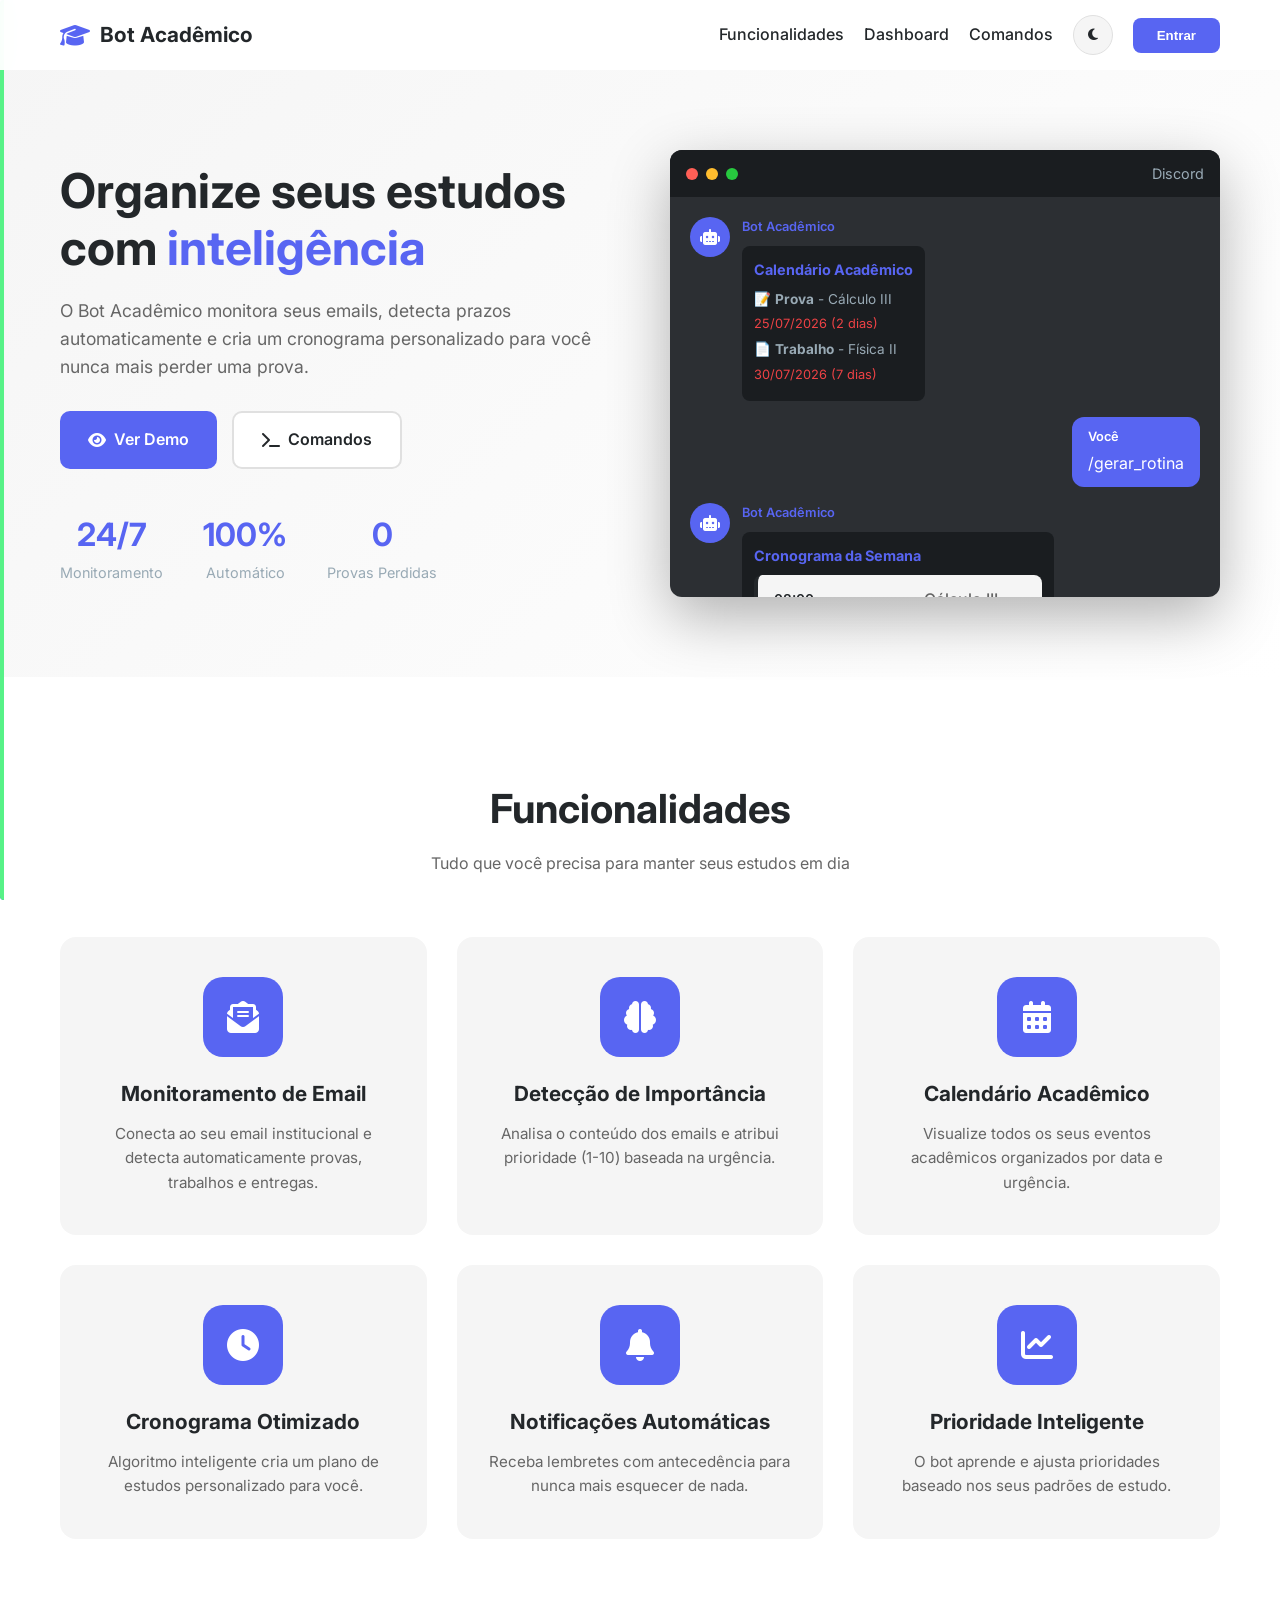
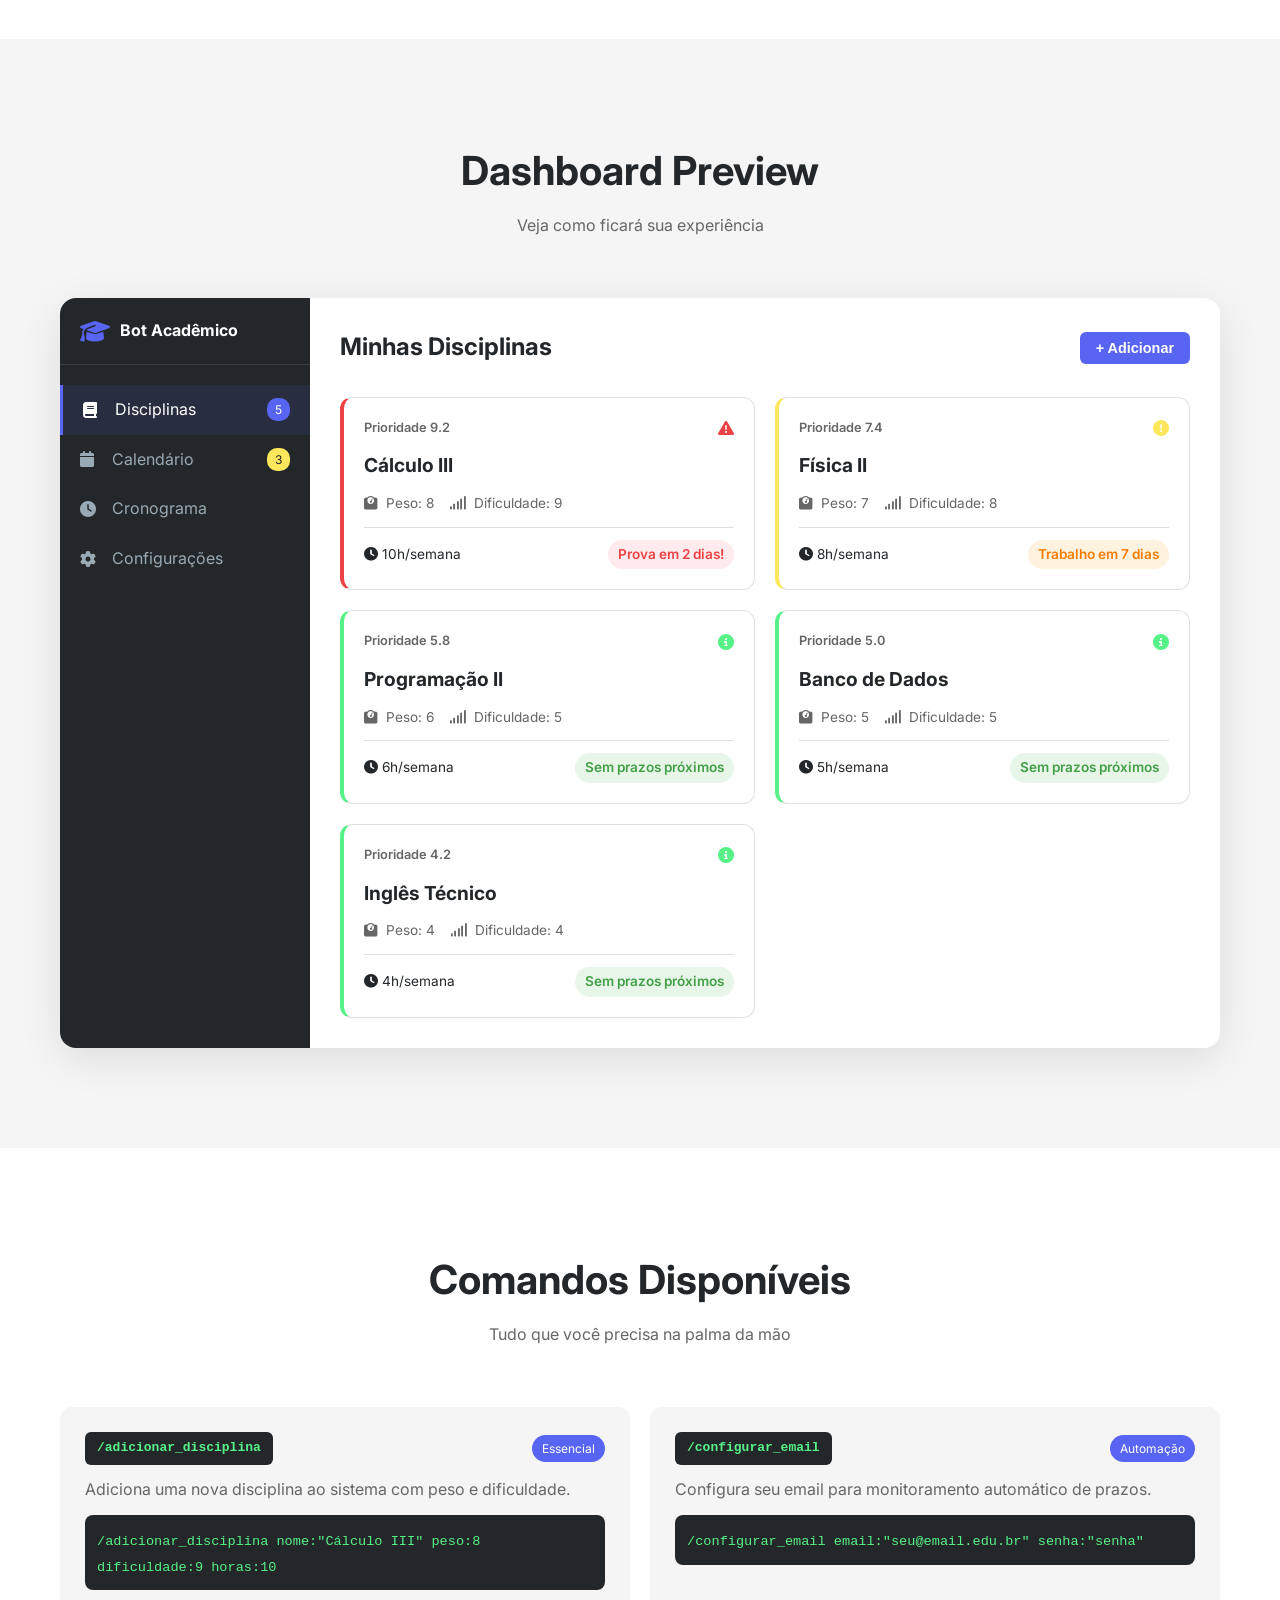
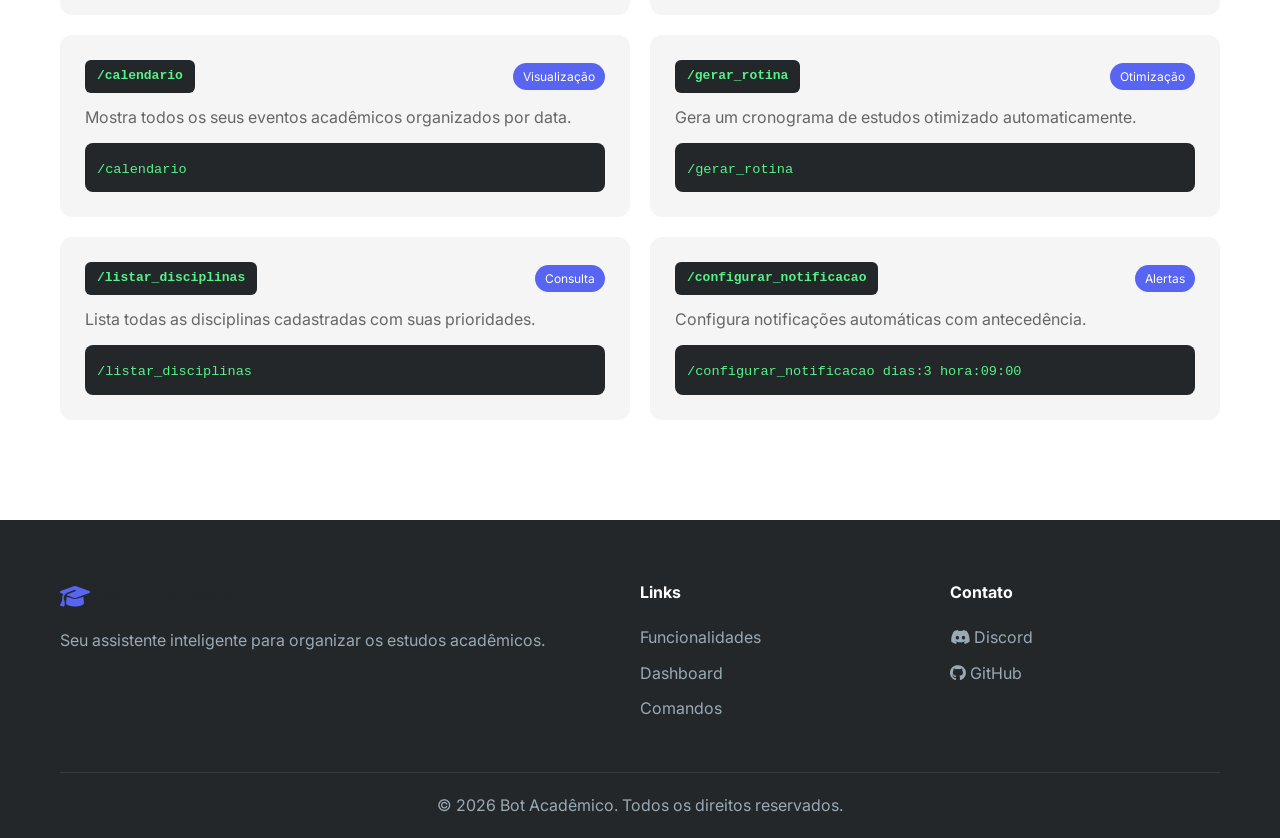
==== index.html @ dc72beca "Adicionando arquivos web para Vercel" ====
<!DOCTYPE html>
<html lang="pt-BR">
<head>
    <meta charset="UTF-8">
    <meta name="viewport" content="width=device-width, initial-scale=1.0">
    <title>Bot Acadêmico - Seu Assistente de Estudos</title>
    <link rel="stylesheet" href="style.css">
    <link href="https://fonts.googleapis.com/css2?family=Inter:wght@300;400;500;600;700&display=swap" rel="stylesheet">
    <link rel="stylesheet" href="https://cdnjs.cloudflare.com/ajax/libs/font-awesome/6.4.0/css/all.min.css">
</head>
<body>
    <!-- Navbar -->
    <nav class="navbar">
        <div class="container">
            <a href="#" class="logo">
                <i class="fas fa-graduation-cap"></i>
                <span>Bot Acadêmico</span>
            </a>
            <div class="nav-links">
                <a href="#features">Funcionalidades</a>
                <a href="#dashboard">Dashboard</a>
                <a href="#commands">Comandos</a>
                <button class="theme-toggle" onclick="toggleTheme()" title="Alternar tema">
                    <i class="fas fa-moon"></i>
                </button>
                <button class="btn-login" onclick="openLogin()">Entrar</button>
            </div>
        </div>
    </nav>

    <!-- Hero Section -->
    <section class="hero">
        <div class="container">
            <div class="hero-content">
                <h1>Organize seus estudos com <span class="highlight">inteligência</span></h1>
                <p>O Bot Acadêmico monitora seus emails, detecta prazos automaticamente e cria um cronograma personalizado para você nunca mais perder uma prova.</p>
                <div class="hero-buttons">
                    <a href="#dashboard" class="btn btn-primary">
                        <i class="fas fa-eye"></i> Ver Demo
                    </a>
                    <a href="#commands" class="btn btn-secondary">
                        <i class="fas fa-terminal"></i> Comandos
                    </a>
                </div>
                <div class="stats">
                    <div class="stat">
                        <span class="stat-number">24/7</span>
                        <span class="stat-label">Monitoramento</span>
                    </div>
                    <div class="stat">
                        <span class="stat-number">100%</span>
                        <span class="stat-label">Automático</span>
                    </div>
                    <div class="stat">
                        <span class="stat-number">0</span>
                        <span class="stat-label">Provas Perdidas</span>
                    </div>
                </div>
            </div>
            <div class="hero-image">
                <div class="discord-preview">
                    <div class="discord-header">
                        <div class="discord-dot red"></div>
                        <div class="discord-dot yellow"></div>
                        <div class="discord-dot green"></div>
                        <span>Discord</span>
                    </div>
                    <div class="discord-messages">
                        <div class="message bot">
                            <div class="avatar"><i class="fas fa-robot"></i></div>
                            <div class="content">
                                <span class="name">Bot Acadêmico</span>
                                <div class="embed">
                                    <div class="embed-border"></div>
                                    <div class="embed-body">
                                        <h4>Calendário Acadêmico</h4>
                                        <p>📝 <strong>Prova</strong> - Cálculo III</p>
                                        <p class="date">25/07/2026 (2 dias)</p>
                                        <p>📄 <strong>Trabalho</strong> - Física II</p>
                                        <p class="date">30/07/2026 (7 dias)</p>
                                    </div>
                                </div>
                            </div>
                        </div>
                        <div class="message user">
                            <div class="content">
                                <span class="name">Você</span>
                                <p>/gerar_rotina</p>
                            </div>
                        </div>
                        <div class="message bot">
                            <div class="avatar"><i class="fas fa-robot"></i></div>
                            <div class="content">
                                <span class="name">Bot Acadêmico</span>
                                <div class="embed schedule">
                                    <div class="embed-border green"></div>
                                    <div class="embed-body">
                                        <h4>Cronograma da Semana</h4>
                                        <div class="schedule-item">
                                            <span class="time">08:00</span>
                                            <span class="subject">Cálculo III</span>
                                        </div>
                                        <div class="schedule-item">
                                            <span class="time">10:00</span>
                                            <span class="subject">Física II</span>
                                        </div>
                                        <div class="schedule-item">
                                            <span class="time">14:00</span>
                                            <span class="subject">Programação</span>
                                        </div>
                                    </div>
                                </div>
                            </div>
                        </div>
                    </div>
                </div>
            </div>
        </div>
    </section>

    <!-- Features Section -->
    <section class="features" id="features">
        <div class="container">
            <h2>Funcionalidades</h2>
            <p class="section-subtitle">Tudo que você precisa para manter seus estudos em dia</p>
            
            <div class="features-grid">
                <div class="feature-card">
                    <div class="feature-icon">
                        <i class="fas fa-envelope-open-text"></i>
                    </div>
                    <h3>Monitoramento de Email</h3>
                    <p>Conecta ao seu email institucional e detecta automaticamente provas, trabalhos e entregas.</p>
                </div>

                <div class="feature-card">
                    <div class="feature-icon">
                        <i class="fas fa-brain"></i>
                    </div>
                    <h3>Detecção de Importância</h3>
                    <p>Analisa o conteúdo dos emails e atribui prioridade (1-10) baseada na urgência.</p>
                </div>

                <div class="feature-card">
                    <div class="feature-icon">
                        <i class="fas fa-calendar-alt"></i>
                    </div>
                    <h3>Calendário Acadêmico</h3>
                    <p>Visualize todos os seus eventos acadêmicos organizados por data e urgência.</p>
                </div>

                <div class="feature-card">
                    <div class="feature-icon">
                        <i class="fas fa-clock"></i>
                    </div>
                    <h3>Cronograma Otimizado</h3>
                    <p>Algoritmo inteligente cria um plano de estudos personalizado para você.</p>
                </div>

                <div class="feature-card">
                    <div class="feature-icon">
                        <i class="fas fa-bell"></i>
                    </div>
                    <h3>Notificações Automáticas</h3>
                    <p>Receba lembretes com antecedência para nunca mais esquecer de nada.</p>
                </div>

                <div class="feature-card">
                    <div class="feature-icon">
                        <i class="fas fa-chart-line"></i>
                    </div>
                    <h3>Prioridade Inteligente</h3>
                    <p>O bot aprende e ajusta prioridades baseado nos seus padrões de estudo.</p>
                </div>
            </div>
        </div>
    </section>

    <!-- Dashboard Preview -->
    <section class="dashboard" id="dashboard">
        <div class="container">
            <h2>Dashboard Preview</h2>
            <p class="section-subtitle">Veja como ficará sua experiência</p>

            <div class="dashboard-container">
                <!-- Sidebar -->
                <div class="dashboard-sidebar">
                    <div class="sidebar-header">
                        <i class="fas fa-graduation-cap"></i>
                        <span>Bot Acadêmico</span>
                    </div>
                    <nav class="sidebar-nav">
                        <a href="#" class="nav-item active" onclick="showTab('disciplinas')">
                            <i class="fas fa-book"></i>
                            <span>Disciplinas</span>
                            <span class="badge">5</span>
                        </a>
                        <a href="#" class="nav-item" onclick="showTab('calendario')">
                            <i class="fas fa-calendar"></i>
                            <span>Calendário</span>
                            <span class="badge warning">3</span>
                        </a>
                        <a href="#" class="nav-item" onclick="showTab('cronograma')">
                            <i class="fas fa-clock"></i>
                            <span>Cronograma</span>
                        </a>
                        <a href="#" class="nav-item" onclick="showTab('config')">
                            <i class="fas fa-cog"></i>
                            <span>Configurações</span>
                        </a>
                    </nav>
                </div>

                <!-- Main Content -->
                <div class="dashboard-main">
                    <!-- Disciplinas Tab -->
                    <div class="tab-content active" id="disciplinas">
                        <div class="dashboard-header">
                            <h3>Minhas Disciplinas</h3>
                            <button class="btn btn-small" onclick="openAddSubject()">+ Adicionar</button>
                        </div>
                        <div class="subjects-grid">
                            <div class="subject-card priority-high">
                                <div class="subject-header">
                                    <span class="priority-badge">Prioridade 9.2</span>
                                    <i class="fas fa-exclamation-triangle"></i>
                                </div>
                                <h4>Cálculo III</h4>
                                <div class="subject-stats">
                                    <span><i class="fas fa-weight"></i> Peso: 8</span>
                                    <span><i class="fas fa-signal"></i> Dificuldade: 9</span>
                                </div>
                                <div class="subject-footer">
                                    <span><i class="fas fa-clock"></i> 10h/semana</span>
                                    <span class="status urgent">Prova em 2 dias!</span>
                                </div>
                            </div>

                            <div class="subject-card priority-medium">
                                <div class="subject-header">
                                    <span class="priority-badge">Prioridade 7.4</span>
                                    <i class="fas fa-exclamation-circle"></i>
                                </div>
                                <h4>Física II</h4>
                                <div class="subject-stats">
                                    <span><i class="fas fa-weight"></i> Peso: 7</span>
                                    <span><i class="fas fa-signal"></i> Dificuldade: 8</span>
                                </div>
                                <div class="subject-footer">
                                    <span><i class="fas fa-clock"></i> 8h/semana</span>
                                    <span class="status warning">Trabalho em 7 dias</span>
                                </div>
                            </div>

                            <div class="subject-card priority-low">
                                <div class="subject-header">
                                    <span class="priority-badge">Prioridade 5.8</span>
                                    <i class="fas fa-info-circle"></i>
                                </div>
                                <h4>Programação II</h4>
                                <div class="subject-stats">
                                    <span><i class="fas fa-weight"></i> Peso: 6</span>
                                    <span><i class="fas fa-signal"></i> Dificuldade: 5</span>
                                </div>
                                <div class="subject-footer">
                                    <span><i class="fas fa-clock"></i> 6h/semana</span>
                                    <span class="status normal">Sem prazos próximos</span>
                                </div>
                            </div>

                            <div class="subject-card priority-low">
                                <div class="subject-header">
                                    <span class="priority-badge">Prioridade 5.0</span>
                                    <i class="fas fa-info-circle"></i>
                                </div>
                                <h4>Banco de Dados</h4>
                                <div class="subject-stats">
                                    <span><i class="fas fa-weight"></i> Peso: 5</span>
                                    <span><i class="fas fa-signal"></i> Dificuldade: 5</span>
                                </div>
                                <div class="subject-footer">
                                    <span><i class="fas fa-clock"></i> 5h/semana</span>
                                    <span class="status normal">Sem prazos próximos</span>
                                </div>
                            </div>

                            <div class="subject-card priority-low">
                                <div class="subject-header">
                                    <span class="priority-badge">Prioridade 4.2</span>
                                    <i class="fas fa-info-circle"></i>
                                </div>
                                <h4>Inglês Técnico</h4>
                                <div class="subject-stats">
                                    <span><i class="fas fa-weight"></i> Peso: 4</span>
                                    <span><i class="fas fa-signal"></i> Dificuldade: 4</span>
                                </div>
                                <div class="subject-footer">
                                    <span><i class="fas fa-clock"></i> 4h/semana</span>
                                    <span class="status normal">Sem prazos próximos</span>
                                </div>
                            </div>
                        </div>
                    </div>

                    <!-- Calendário Tab -->
                    <div class="tab-content" id="calendario">
                        <div class="dashboard-header">
                            <h3>Calendário Acadêmico</h3>
                            <div class="calendar-nav">
                                <button class="btn btn-small"><i class="fas fa-chevron-left"></i></button>
                                <span>Julho 2026</span>
                                <button class="btn btn-small"><i class="fas fa-chevron-right"></i></button>
                            </div>
                        </div>
                        <div class="calendar-grid">
                            <div class="calendar-header">
                                <span>Dom</span>
                                <span>Seg</span>
                                <span>Ter</span>
                                <span>Qua</span>
                                <span>Qui</span>
                                <span>Sex</span>
                                <span>Sáb</span>
                            </div>
                            <div class="calendar-body">
                                <div class="calendar-day">28</div>
                                <div class="calendar-day">29</div>
                                <div class="calendar-day">30</div>
                                <div class="calendar-day">1</div>
                                <div class="calendar-day">2</div>
                                <div class="calendar-day">3</div>
                                <div class="calendar-day">4</div>
                                <div class="calendar-day">5</div>
                                <div class="calendar-day">6</div>
                                <div class="calendar-day">7</div>
                                <div class="calendar-day">8</div>
                                <div class="calendar-day">9</div>
                                <div class="calendar-day">10</div>
                                <div class="calendar-day">11</div>
                                <div class="calendar-day">12</div>
                                <div class="calendar-day">13</div>
                                <div class="calendar-day">14</div>
                                <div class="calendar-day">15</div>
                                <div class="calendar-day">16</div>
                                <div class="calendar-day">17</div>
                                <div class="calendar-day">18</div>
                                <div class="calendar-day">19</div>
                                <div class="calendar-day">20</div>
                                <div class="calendar-day">21</div>
                                <div class="calendar-day">22</div>
                                <div class="calendar-day">23</div>
                                <div class="calendar-day">24</div>
                                <div class="calendar-day event urgent">25<span class="event-dot"></span></div>
                                <div class="calendar-day">26</div>
                                <div class="calendar-day">27</div>
                                <div class="calendar-day">28</div>
                                <div class="calendar-day">29</div>
                                <div class="calendar-day event warning">30<span class="event-dot"></span></div>
                                <div class="calendar-day">31</div>
                            </div>
                        </div>
                        <div class="calendar-events">
                            <h4>Próximos Eventos</h4>
                            <div class="event-item urgent">
                                <div class="event-date">
                                    <span class="day">25</span>
                                    <span class="month">JUL</span>
                                </div>
                                <div class="event-info">
                                    <h5>Prova - Cálculo III</h5>
                                    <p>2 dias restantes</p>
                                </div>
                                <span class="event-badge urgent">URGENTE</span>
                            </div>
                            <div class="event-item warning">
                                <div class="event-date">
                                    <span class="day">30</span>
                                    <span class="month">JUL</span>
                                </div>
                                <div class="event-info">
                                    <h5>Trabalho - Física II</h5>
                                    <p>7 dias restantes</p>
                                </div>
                                <span class="event-badge warning">PROXIMO</span>
                            </div>
                        </div>
                    </div>

                    <!-- Cronograma Tab -->
                    <div class="tab-content" id="cronograma">
                        <div class="dashboard-header">
                            <h3>Cronograma de Estudos</h3>
                            <button class="btn btn-small"><i class="fas fa-sync-alt"></i> Atualizar</button>
                        </div>
                        <div class="schedule-container">
                            <div class="schedule-day">
                                <h4><i class="fas fa-calendar-day"></i> Segunda-feira</h4>
                                <div class="schedule-items">
                                    <div class="schedule-item calculus">
                                        <span class="time">08:00 - 08:50</span>
                                        <span class="subject">Cálculo III</span>
                                        <span class="duration">50min</span>
                                    </div>
                                    <div class="schedule-item physics">
                                        <span class="time">10:00 - 10:50</span>
                                        <span class="subject">Física II</span>
                                        <span class="duration">50min</span>
                                    </div>
                                    <div class="schedule-item programming">
                                        <span class="time">14:00 - 14:50</span>
                                        <span class="subject">Programação II</span>
                                        <span class="duration">50min</span>
                                    </div>
                                </div>
                            </div>
                            <div class="schedule-day">
                                <h4><i class="fas fa-calendar-day"></i> Terça-feira</h4>
                                <div class="schedule-items">
                                    <div class="schedule-item calculus">
                                        <span class="time">08:00 - 08:50</span>
                                        <span class="subject">Cálculo III</span>
                                        <span class="duration">50min</span>
                                    </div>
                                    <div class="schedule-item database">
                                        <span class="time">10:00 - 10:50</span>
                                        <span class="subject">Banco de Dados</span>
                                        <span class="duration">50min</span>
                                    </div>
                                    <div class="schedule-item english">
                                        <span class="time">14:00 - 14:50</span>
                                        <span class="subject">Inglês Técnico</span>
                                        <span class="duration">50min</span>
                                    </div>
                                </div>
                            </div>
                            <div class="schedule-day">
                                <h4><i class="fas fa-calendar-day"></i> Quarta-feira</h4>
                                <div class="schedule-items">
                                    <div class="schedule-item physics">
                                        <span class="time">08:00 - 08:50</span>
                                        <span class="subject">Física II</span>
                                        <span class="duration">50min</span>
                                    </div>
                                    <div class="schedule-item programming">
                                        <span class="time">10:00 - 10:50</span>
                                        <span class="subject">Programação II</span>
                                        <span class="duration">50min</span>
                                    </div>
                                </div>
                            </div>
                        </div>
                    </div>

                    <!-- Config Tab -->
                    <div class="tab-content" id="config">
                        <div class="dashboard-header">
                            <h3>Configurações</h3>
                        </div>
                        <div class="config-container">
                            <div class="config-section">
                                <h4><i class="fas fa-envelope"></i> Monitoramento de Email</h4>
                                <p>Configure seu email institucional para monitoramento automático de prazos.</p>
                                <div class="config-form">
                                    <div class="form-group">
                                        <label>Email Institucional</label>
                                        <input type="email" placeholder="seu@email.edu.br" disabled>
                                    </div>
                                    <div class="form-group">
                                        <label>Senha (App Password)</label>
                                        <input type="password" placeholder="••••••••" disabled>
                                    </div>
                                    <button class="btn btn-small" disabled>Configurar</button>
                                </div>
                            </div>
                            <div class="config-section">
                                <h4><i class="fas fa-bell"></i> Notificações</h4>
                                <p>Configure quando e como receber notificações.</p>
                                <div class="config-form">
                                    <div class="form-group">
                                        <label>Dias de Antecedência</label>
                                        <input type="number" value="3" min="1" max="30" disabled>
                                    </div>
                                    <div class="form-group">
                                        <label>Horário da Notificação</label>
                                        <input type="time" value="09:00" disabled>
                                    </div>
                                    <button class="btn btn-small" disabled>Salvar</button>
                                </div>
                            </div>
                        </div>
                    </div>
                </div>
            </div>
        </div>
    </section>

    <!-- Commands Section -->
    <section class="commands" id="commands">
        <div class="container">
            <h2>Comandos Disponíveis</h2>
            <p class="section-subtitle">Tudo que você precisa na palma da mão</p>

            <div class="commands-grid">
                <div class="command-card">
                    <div class="command-header">
                        <code>/adicionar_disciplina</code>
                        <span class="command-badge">Essencial</span>
                    </div>
                    <p>Adiciona uma nova disciplina ao sistema com peso e dificuldade.</p>
                    <div class="command-example">
                        <code>/adicionar_disciplina nome:"Cálculo III" peso:8 dificuldade:9 horas:10</code>
                    </div>
                </div>

                <div class="command-card">
                    <div class="command-header">
                        <code>/configurar_email</code>
                        <span class="command-badge">Automação</span>
                    </div>
                    <p>Configura seu email para monitoramento automático de prazos.</p>
                    <div class="command-example">
                        <code>/configurar_email email:"seu@email.edu.br" senha:"senha"</code>
                    </div>
                </div>

                <div class="command-card">
                    <div class="command-header">
                        <code>/calendario</code>
                        <span class="command-badge">Visualização</span>
                    </div>
                    <p>Mostra todos os seus eventos acadêmicos organizados por data.</p>
                    <div class="command-example">
                        <code>/calendario</code>
                    </div>
                </div>

                <div class="command-card">
                    <div class="command-header">
                        <code>/gerar_rotina</code>
                        <span class="command-badge">Otimização</span>
                    </div>
                    <p>Gera um cronograma de estudos otimizado automaticamente.</p>
                    <div class="command-example">
                        <code>/gerar_rotina</code>
                    </div>
                </div>

                <div class="command-card">
                    <div class="command-header">
                        <code>/listar_disciplinas</code>
                        <span class="command-badge">Consulta</span>
                    </div>
                    <p>Lista todas as disciplinas cadastradas com suas prioridades.</p>
                    <div class="command-example">
                        <code>/listar_disciplinas</code>
                    </div>
                </div>

                <div class="command-card">
                    <div class="command-header">
                        <code>/configurar_notificacao</code>
                        <span class="command-badge">Alertas</span>
                    </div>
                    <p>Configura notificações automáticas com antecedência.</p>
                    <div class="command-example">
                        <code>/configurar_notificacao dias:3 hora:09:00</code>
                    </div>
                </div>
            </div>
        </div>
    </section>

    <!-- Footer -->
    <footer class="footer">
        <div class="container">
            <div class="footer-content">
                <div class="footer-brand">
                    <a href="#" class="logo">
                        <i class="fas fa-graduation-cap"></i>
                        <span>Bot Acadêmico</span>
                    </a>
                    <p>Seu assistente inteligente para organizar os estudos acadêmicos.</p>
                </div>
                <div class="footer-links">
                    <h4>Links</h4>
                    <a href="#features">Funcionalidades</a>
                    <a href="#dashboard">Dashboard</a>
                    <a href="#commands">Comandos</a>
                </div>
                <div class="footer-social">
                    <h4>Contato</h4>
                    <a href="#"><i class="fab fa-discord"></i> Discord</a>
                    <a href="#"><i class="fab fa-github"></i> GitHub</a>
                </div>
            </div>
            <div class="footer-bottom">
                <p>&copy; 2026 Bot Acadêmico. Todos os direitos reservados.</p>
            </div>
        </div>
    </footer>

    <!-- Login Modal -->
    <div class="modal" id="loginModal">
        <div class="modal-content">
            <button class="modal-close" onclick="closeLogin()">&times;</button>
            <div class="modal-header">
                <i class="fas fa-graduation-cap"></i>
                <h2>Entrar com Email Institucional</h2>
            </div>
            <form class="login-form" onsubmit="handleLogin(event)">
                <div class="form-group">
                    <label>Email Institucional</label>
                    <input type="email" id="email" placeholder="seu@email.edu.br" required>
                    <small>Apenas emails institucionais são aceitos</small>
                </div>
                <div class="form-group">
                    <label>Senha</label>
                    <input type="password" id="password" placeholder="••••••••" required>
                </div>
                <button type="submit" class="btn btn-primary btn-full">
                    <i class="fas fa-sign-in-alt"></i> Entrar
                </button>
            </form>
            <div class="login-divider">
                <span>ou</span>
            </div>
            <button class="btn btn-discord btn-full">
                <i class="fab fa-discord"></i> Entrar com Discord
            </button>
        </div>
    </div>

    <!-- Add Subject Modal -->
    <div class="modal" id="addSubjectModal">
        <div class="modal-content">
            <button class="modal-close" onclick="closeAddSubject()">&times;</button>
            <div class="modal-header">
                <i class="fas fa-plus-circle"></i>
                <h2>Adicionar Disciplina</h2>
            </div>
            <form class="login-form" onsubmit="handleAddSubject(event)">
                <div class="form-group">
                    <label>Nome da Disciplina</label>
                    <input type="text" placeholder="Ex: Cálculo III" required>
                </div>
                <div class="form-row">
                    <div class="form-group">
                        <label>Peso (1-10)</label>
                        <input type="number" min="1" max="10" value="5" required>
                    </div>
                    <div class="form-group">
                        <label>Dificuldade (1-10)</label>
                        <input type="number" min="1" max="10" value="5" required>
                    </div>
                </div>
                <div class="form-group">
                    <label>Horas Semanais</label>
                    <input type="number" min="1" max="40" value="6" required>
                </div>
                <button type="submit" class="btn btn-primary btn-full">
                    <i class="fas fa-plus"></i> Adicionar
                </button>
            </form>
        </div>
    </div>

    <script>
        // Theme toggle
        function toggleTheme() {
            document.body.classList.toggle('dark');
            const isDark = document.body.classList.contains('dark');
            localStorage.setItem('theme', isDark ? 'dark' : 'light');
            updateThemeIcon();
        }

        function updateThemeIcon() {
            const isDark = document.body.classList.contains('dark');
            const icon = document.querySelector('.theme-toggle i');
            icon.className = isDark ? 'fas fa-sun' : 'fas fa-moon';
        }

        // Load saved theme
        (function() {
            const savedTheme = localStorage.getItem('theme');
            if (savedTheme === 'dark') {
                document.body.classList.add('dark');
            }
            updateThemeIcon();
        })();

        // Tab switching
        function showTab(tabName) {
            document.querySelectorAll('.tab-content').forEach(tab => {
                tab.classList.remove('active');
            });
            document.querySelectorAll('.nav-item').forEach(nav => {
                nav.classList.remove('active');
            });
            
            document.getElementById(tabName).classList.add('active');
            event.currentTarget.classList.add('active');
        }

        // Login modal
        function openLogin() {
            document.getElementById('loginModal').classList.add('active');
        }

        function closeLogin() {
            document.getElementById('loginModal').classList.remove('active');
        }

        function handleLogin(e) {
            e.preventDefault();
            const email = document.getElementById('email').value;
            if (!email.endsWith('.edu.br') && !email.endsWith('.edu')) {
                alert('Por favor, use um email institucional válido.');
                return;
            }
            alert('Login realizado com sucesso!');
            closeLogin();
        }

        // Add subject modal
        function openAddSubject() {
            document.getElementById('addSubjectModal').classList.add('active');
        }

        function closeAddSubject() {
            document.getElementById('addSubjectModal').classList.remove('active');
        }

        function handleAddSubject(e) {
            e.preventDefault();
            alert('Disciplina adicionada com sucesso!');
            closeAddSubject();
        }

        // Close modal on outside click
        document.querySelectorAll('.modal').forEach(modal => {
            modal.addEventListener('click', (e) => {
                if (e.target === modal) {
                    modal.classList.remove('active');
                }
            });
        });

        // Navbar scroll effect
        window.addEventListener('scroll', () => {
            const navbar = document.querySelector('.navbar');
            if (window.scrollY > 50) {
                navbar.classList.add('scrolled');
            } else {
                navbar.classList.remove('scrolled');
            }
        });
    </script>
</body>
</html>
---- style.css ----
* {
    margin: 0;
    padding: 0;
    box-sizing: border-box;
}

:root {
    --primary: #5865F2;
    --primary-dark: #4752C4;
    --secondary: #57F287;
    --danger: #ED4245;
    --warning: #FEE75C;
    --dark: #23272A;
    --darker: #1a1d20;
    --light: #ffffff;
    --gray: #99aab5;
    --gray-dark: #2c2f33;
    --gray-light: #f5f5f5;
    --bg: #ffffff;
    --bg-secondary: #f5f5f5;
    --text: #23272A;
    --text-secondary: #666666;
    --border: #e0e0e0;
    --card-bg: #ffffff;
    --navbar-bg: rgba(255, 255, 255, 0.95);
}

body.dark {
    --bg: #1a1d20;
    --bg-secondary: #23272A;
    --text: #ffffff;
    --text-secondary: #99aab5;
    --border: #3a3f44;
    --card-bg: #2c2f33;
    --navbar-bg: rgba(26, 29, 32, 0.95);
}

body {
    font-family: 'Inter', sans-serif;
    background: var(--bg);
    color: var(--text);
    line-height: 1.6;
    transition: background 0.3s, color 0.3s;
}

.container {
    max-width: 1200px;
    margin: 0 auto;
    padding: 0 20px;
}

/* Navbar */
.navbar {
    position: fixed;
    top: 0;
    left: 0;
    right: 0;
    background: var(--navbar-bg);
    backdrop-filter: blur(10px);
    z-index: 1000;
    padding: 15px 0;
    transition: all 0.3s ease;
}

.navbar.scrolled {
    box-shadow: 0 2px 20px rgba(0, 0, 0, 0.1);
}

.navbar .container {
    display: flex;
    justify-content: space-between;
    align-items: center;
}

.logo {
    display: flex;
    align-items: center;
    gap: 10px;
    text-decoration: none;
    color: var(--text);
    font-weight: 700;
    font-size: 1.3rem;
}

.logo i {
    color: var(--primary);
    font-size: 1.5rem;
}

.nav-links {
    display: flex;
    align-items: center;
    gap: 20px;
}

.nav-links a {
    text-decoration: none;
    color: var(--text);
    font-weight: 500;
    transition: color 0.3s;
}

.nav-links a:hover {
    color: var(--primary);
}

.theme-toggle {
    background: var(--bg-secondary);
    border: 1px solid var(--border);
    width: 40px;
    height: 40px;
    border-radius: 50%;
    cursor: pointer;
    display: flex;
    align-items: center;
    justify-content: center;
    transition: all 0.3s;
    color: var(--text);
}

.theme-toggle:hover {
    background: var(--primary);
    color: white;
    border-color: var(--primary);
}

.btn-login {
    background: var(--primary);
    color: white;
    border: none;
    padding: 10px 24px;
    border-radius: 8px;
    font-weight: 600;
    cursor: pointer;
    transition: all 0.3s;
}

.btn-login:hover {
    background: var(--primary-dark);
    transform: translateY(-2px);
}

/* Hero Section */
.hero {
    padding: 150px 0 80px;
    background: linear-gradient(135deg, var(--bg-secondary) 0%, var(--bg) 100%);
}

.hero .container {
    display: grid;
    grid-template-columns: 1fr 1fr;
    gap: 60px;
    align-items: center;
}

.hero-content h1 {
    font-size: 3rem;
    font-weight: 700;
    line-height: 1.2;
    margin-bottom: 20px;
}

.highlight {
    color: var(--primary);
}

.hero-content p {
    font-size: 1.1rem;
    color: var(--text-secondary);
    margin-bottom: 30px;
}

.hero-buttons {
    display: flex;
    gap: 15px;
    margin-bottom: 40px;
}

.btn {
    display: inline-flex;
    align-items: center;
    gap: 8px;
    padding: 14px 28px;
    border-radius: 10px;
    font-weight: 600;
    text-decoration: none;
    transition: all 0.3s;
    border: none;
    cursor: pointer;
}

.btn-primary {
    background: var(--primary);
    color: white;
}

.btn-primary:hover {
    background: var(--primary-dark);
    transform: translateY(-2px);
}

.btn-secondary {
    background: var(--card-bg);
    color: var(--text);
    border: 2px solid var(--border);
}

.btn-secondary:hover {
    border-color: var(--primary);
    color: var(--primary);
}

.stats {
    display: flex;
    gap: 40px;
}

.stat {
    text-align: center;
}

.stat-number {
    display: block;
    font-size: 2rem;
    font-weight: 700;
    color: var(--primary);
}

.stat-label {
    font-size: 0.9rem;
    color: var(--gray);
}

/* Discord Preview */
.discord-preview {
    background: var(--gray-dark);
    border-radius: 12px;
    overflow: hidden;
    box-shadow: 0 20px 60px rgba(0, 0, 0, 0.3);
}

.discord-header {
    background: var(--darker);
    padding: 12px 16px;
    display: flex;
    align-items: center;
    gap: 8px;
}

.discord-dot {
    width: 12px;
    height: 12px;
    border-radius: 50%;
}

.discord-dot.red { background: #ff5f56; }
.discord-dot.yellow { background: #ffbd2e; }
.discord-dot.green { background: #27c93f; }

.discord-header span {
    color: var(--gray);
    margin-left: auto;
    font-size: 0.9rem;
}

.discord-messages {
    padding: 20px;
    max-height: 400px;
    overflow-y: auto;
}

.message {
    display: flex;
    gap: 12px;
    margin-bottom: 16px;
}

.message.user {
    justify-content: flex-end;
}

.message.user .content {
    background: var(--primary);
    color: white;
    padding: 10px 16px;
    border-radius: 12px;
    max-width: 70%;
}

.avatar {
    width: 40px;
    height: 40px;
    background: var(--primary);
    border-radius: 50%;
    display: flex;
    align-items: center;
    justify-content: center;
    color: white;
}

.message .name {
    font-size: 0.8rem;
    font-weight: 600;
    color: var(--primary);
    margin-bottom: 4px;
    display: block;
}

.message.user .name {
    color: white;
}

.embed {
    background: var(--darker);
    border-radius: 8px;
    padding: 12px;
    margin-top: 8px;
}

.embed-border {
    width: 4px;
    position: absolute;
    left: 0;
    top: 0;
    bottom: 0;
    background: var(--primary);
    border-radius: 4px 0 0 4px;
}

.embed-border.green {
    background: var(--secondary);
}

.embed h4 {
    color: var(--primary);
    font-size: 0.9rem;
    margin-bottom: 8px;
}

.embed p {
    color: var(--gray);
    font-size: 0.85rem;
    margin-bottom: 4px;
}

.embed .date {
    color: var(--danger);
    font-size: 0.8rem;
}

.schedule-item {
    display: flex;
    justify-content: space-between;
    padding: 6px 0;
    border-bottom: 1px solid rgba(255, 255, 255, 0.1);
}

.schedule-item:last-child {
    border-bottom: none;
}

.schedule-item .time {
    color: var(--gray);
    font-size: 0.85rem;
}

.schedule-item .subject {
    color: white;
    font-weight: 500;
}

/* Features Section */
.features {
    padding: 100px 0;
    background: var(--bg);
}

.features h2,
.dashboard h2,
.commands h2 {
    text-align: center;
    font-size: 2.5rem;
    margin-bottom: 10px;
}

.section-subtitle {
    text-align: center;
    color: var(--text-secondary);
    margin-bottom: 60px;
}

.features-grid {
    display: grid;
    grid-template-columns: repeat(3, 1fr);
    gap: 30px;
}

.feature-card {
    background: var(--bg-secondary);
    padding: 40px 30px;
    border-radius: 16px;
    text-align: center;
    transition: all 0.3s;
}

.feature-card:hover {
    transform: translateY(-10px);
    box-shadow: 0 20px 40px rgba(0, 0, 0, 0.1);
}

.feature-icon {
    width: 80px;
    height: 80px;
    background: var(--primary);
    border-radius: 20px;
    display: flex;
    align-items: center;
    justify-content: center;
    margin: 0 auto 20px;
}

.feature-icon i {
    font-size: 2rem;
    color: white;
}

.feature-card h3 {
    font-size: 1.3rem;
    margin-bottom: 12px;
}

.feature-card p {
    color: var(--text-secondary);
    font-size: 0.95rem;
}

/* Dashboard Section */
.dashboard {
    padding: 100px 0;
    background: var(--bg-secondary);
}

.dashboard-container {
    display: grid;
    grid-template-columns: 250px 1fr;
    background: var(--card-bg);
    border-radius: 16px;
    overflow: hidden;
    box-shadow: 0 10px 40px rgba(0, 0, 0, 0.1);
}

.dashboard-sidebar {
    background: var(--dark);
    padding: 20px 0;
}

.sidebar-header {
    display: flex;
    align-items: center;
    gap: 10px;
    padding: 0 20px 20px;
    border-bottom: 1px solid rgba(255, 255, 255, 0.1);
    color: white;
    font-weight: 700;
}

.sidebar-header i {
    color: var(--primary);
    font-size: 1.5rem;
}

.sidebar-nav {
    padding: 20px 0;
}

.nav-item {
    display: flex;
    align-items: center;
    gap: 12px;
    padding: 12px 20px;
    color: var(--gray);
    text-decoration: none;
    transition: all 0.3s;
}

.nav-item:hover,
.nav-item.active {
    background: rgba(88, 101, 242, 0.1);
    color: white;
}

.nav-item.active {
    border-left: 3px solid var(--primary);
}

.nav-item i {
    width: 20px;
}

.badge {
    margin-left: auto;
    background: var(--primary);
    color: white;
    padding: 2px 8px;
    border-radius: 10px;
    font-size: 0.75rem;
}

.badge.warning {
    background: var(--warning);
    color: var(--dark);
}

.dashboard-main {
    padding: 30px;
}

.dashboard-header {
    display: flex;
    justify-content: space-between;
    align-items: center;
    margin-bottom: 30px;
}

.dashboard-header h3 {
    font-size: 1.5rem;
}

.btn-small {
    padding: 8px 16px;
    font-size: 0.9rem;
    background: var(--primary);
    color: white;
    border: none;
    border-radius: 6px;
    cursor: pointer;
    transition: all 0.3s;
}

.btn-small:hover {
    background: var(--primary-dark);
}

.tab-content {
    display: none;
}

.tab-content.active {
    display: block;
}

/* Subjects Grid */
.subjects-grid {
    display: grid;
    grid-template-columns: repeat(auto-fill, minmax(280px, 1fr));
    gap: 20px;
}

.subject-card {
    background: var(--card-bg);
    border: 1px solid var(--border);
    border-radius: 12px;
    padding: 20px;
    transition: all 0.3s;
}

.subject-card:hover {
    transform: translateY(-5px);
    box-shadow: 0 10px 30px rgba(0, 0, 0, 0.1);
}

.subject-card.priority-high {
    border-left: 4px solid var(--danger);
}

.subject-card.priority-medium {
    border-left: 4px solid var(--warning);
}

.subject-card.priority-low {
    border-left: 4px solid var(--secondary);
}

.subject-header {
    display: flex;
    justify-content: space-between;
    align-items: center;
    margin-bottom: 12px;
}

.priority-badge {
    font-size: 0.8rem;
    font-weight: 600;
    color: var(--text-secondary);
}

.subject-header i {
    color: var(--danger);
}

.priority-medium .subject-header i {
    color: var(--warning);
}

.priority-low .subject-header i {
    color: var(--secondary);
}

.subject-card h4 {
    font-size: 1.2rem;
    margin-bottom: 12px;
}

.subject-stats {
    display: flex;
    gap: 15px;
    margin-bottom: 12px;
}

.subject-stats span {
    font-size: 0.85rem;
    color: var(--text-secondary);
}

.subject-stats i {
    margin-right: 4px;
}

.subject-footer {
    display: flex;
    justify-content: space-between;
    align-items: center;
    padding-top: 12px;
    border-top: 1px solid var(--border);
}

.subject-footer span {
    font-size: 0.85rem;
}

.status {
    padding: 4px 10px;
    border-radius: 20px;
    font-size: 0.75rem;
    font-weight: 600;
}

.status.urgent {
    background: #ffebee;
    color: var(--danger);
}

.status.warning {
    background: #fff3e0;
    color: #f57c00;
}

.status.normal {
    background: #e8f5e9;
    color: #43a047;
}

/* Calendar */
.calendar-nav {
    display: flex;
    align-items: center;
    gap: 15px;
}

.calendar-grid {
    background: var(--card-bg);
    border-radius: 12px;
    overflow: hidden;
    margin-bottom: 30px;
}

.calendar-header {
    display: grid;
    grid-template-columns: repeat(7, 1fr);
    background: var(--primary);
    color: white;
    padding: 12px;
    font-weight: 600;
    text-align: center;
}

.calendar-body {
    display: grid;
    grid-template-columns: repeat(7, 1fr);
    gap: 1px;
    background: var(--border);
}

.calendar-day {
    background: var(--card-bg);
    padding: 15px;
    text-align: center;
    position: relative;
}

.calendar-day.event {
    font-weight: 600;
}

.calendar-day.event.urgent {
    background: #ffebee;
    color: var(--danger);
}

.calendar-day.event.warning {
    background: #fff3e0;
    color: #f57c00;
}

.event-dot {
    position: absolute;
    bottom: 5px;
    left: 50%;
    transform: translateX(-50%);
    width: 6px;
    height: 6px;
    background: currentColor;
    border-radius: 50%;
}

.calendar-events h4 {
    margin-bottom: 15px;
}

.event-item {
    display: flex;
    align-items: center;
    gap: 15px;
    padding: 15px;
    background: var(--card-bg);
    border-radius: 10px;
    margin-bottom: 10px;
    border-left: 4px solid;
}

.event-item.urgent {
    border-color: var(--danger);
}

.event-item.warning {
    border-color: var(--warning);
}

.event-date {
    text-align: center;
    min-width: 50px;
}

.event-date .day {
    display: block;
    font-size: 1.5rem;
    font-weight: 700;
}

.event-date .month {
    font-size: 0.8rem;
    color: var(--text-secondary);
}

.event-info h5 {
    margin-bottom: 4px;
}

.event-info p {
    font-size: 0.85rem;
    color: var(--text-secondary);
}

.event-badge {
    margin-left: auto;
    padding: 4px 12px;
    border-radius: 20px;
    font-size: 0.75rem;
    font-weight: 600;
}

.event-badge.urgent {
    background: #ffebee;
    color: var(--danger);
}

.event-badge.warning {
    background: #fff3e0;
    color: #f57c00;
}

/* Schedule */
.schedule-container {
    display: grid;
    gap: 20px;
}

.schedule-day {
    background: var(--card-bg);
    border-radius: 12px;
    padding: 20px;
}

.schedule-day h4 {
    display: flex;
    align-items: center;
    gap: 10px;
    margin-bottom: 15px;
    color: var(--text);
}

.schedule-day i {
    color: var(--primary);
}

.schedule-items {
    display: grid;
    gap: 10px;
}

.schedule-item {
    display: grid;
    grid-template-columns: 150px 1fr auto;
    align-items: center;
    padding: 12px 16px;
    background: var(--bg-secondary);
    border-radius: 8px;
    border-left: 4px solid;
}

.schedule-item.calculus { border-color: #5865F2; }
.schedule-item.physics { border-color: #57F287; }
.schedule-item.programming { border-color: #FEE75C; }
.schedule-item.database { border-color: #EB459E; }
.schedule-item.english { border-color: #ED4245; }

.schedule-item .time {
    font-weight: 600;
    color: var(--text);
}

.schedule-item .subject {
    color: var(--text-secondary);
}

.schedule-item .duration {
    font-size: 0.85rem;
    color: var(--text-secondary);
}

/* Config */
.config-container {
    display: grid;
    gap: 20px;
}

.config-section {
    background: var(--card-bg);
    border-radius: 12px;
    padding: 25px;
}

.config-section h4 {
    display: flex;
    align-items: center;
    gap: 10px;
    margin-bottom: 10px;
}

.config-section h4 i {
    color: var(--primary);
}

.config-section > p {
    color: var(--text-secondary);
    margin-bottom: 20px;
}

.config-form {
    display: grid;
    gap: 15px;
}

.form-group {
    display: grid;
    gap: 6px;
}

.form-group label {
    font-weight: 600;
    font-size: 0.9rem;
}

.form-group input {
    padding: 12px 16px;
    border: 1px solid var(--border);
    border-radius: 8px;
    font-size: 1rem;
    transition: border-color 0.3s;
    background: var(--bg);
    color: var(--text);
}

.form-group input:focus {
    outline: none;
    border-color: var(--primary);
}

.form-group small {
    color: var(--text-secondary);
    font-size: 0.8rem;
}

.form-row {
    display: grid;
    grid-template-columns: 1fr 1fr;
    gap: 15px;
}

/* Commands Section */
.commands {
    padding: 100px 0;
    background: var(--bg);
}

.commands-grid {
    display: grid;
    grid-template-columns: repeat(2, 1fr);
    gap: 20px;
}

.command-card {
    background: var(--bg-secondary);
    padding: 25px;
    border-radius: 12px;
    transition: all 0.3s;
}

.command-card:hover {
    transform: translateY(-5px);
    box-shadow: 0 10px 30px rgba(0, 0, 0, 0.1);
}

.command-header {
    display: flex;
    justify-content: space-between;
    align-items: center;
    margin-bottom: 12px;
}

.command-header code {
    background: var(--dark);
    color: var(--secondary);
    padding: 6px 12px;
    border-radius: 6px;
    font-family: monospace;
    font-weight: 600;
}

.command-badge {
    background: var(--primary);
    color: white;
    padding: 4px 10px;
    border-radius: 20px;
    font-size: 0.75rem;
}

.command-card p {
    color: var(--text-secondary);
    margin-bottom: 12px;
}

.command-example {
    background: var(--dark);
    padding: 12px;
    border-radius: 8px;
    overflow-x: auto;
}

.command-example code {
    color: var(--secondary);
    font-size: 0.85rem;
}

/* Footer */
.footer {
    background: var(--dark);
    color: white;
    padding: 60px 0 20px;
}

.footer-content {
    display: grid;
    grid-template-columns: 2fr 1fr 1fr;
    gap: 40px;
    margin-bottom: 40px;
}

.footer-brand p {
    color: var(--gray);
    margin-top: 15px;
}

.footer-links h4,
.footer-social h4 {
    margin-bottom: 20px;
}

.footer-links a,
.footer-social a {
    display: block;
    color: var(--gray);
    text-decoration: none;
    margin-bottom: 10px;
    transition: color 0.3s;
}

.footer-links a:hover,
.footer-social a:hover {
    color: white;
}

.footer-bottom {
    text-align: center;
    padding-top: 20px;
    border-top: 1px solid rgba(255, 255, 255, 0.1);
    color: var(--gray);
}

/* Modal */
.modal {
    position: fixed;
    top: 0;
    left: 0;
    right: 0;
    bottom: 0;
    background: rgba(0, 0, 0, 0.7);
    display: flex;
    align-items: center;
    justify-content: center;
    z-index: 2000;
    opacity: 0;
    visibility: hidden;
    transition: all 0.3s;
}

.modal.active {
    opacity: 1;
    visibility: visible;
}

.modal-content {
    background: var(--card-bg);
    padding: 40px;
    border-radius: 16px;
    width: 100%;
    max-width: 420px;
    position: relative;
    transform: translateY(-20px);
    transition: transform 0.3s;
}

.modal.active .modal-content {
    transform: translateY(0);
}

.modal-close {
    position: absolute;
    top: 15px;
    right: 15px;
    background: none;
    border: none;
    font-size: 1.5rem;
    cursor: pointer;
    color: var(--text-secondary);
}

.modal-header {
    text-align: center;
    margin-bottom: 30px;
}

.modal-header i {
    font-size: 3rem;
    color: var(--primary);
    margin-bottom: 15px;
}

.modal-header h2 {
    font-size: 1.5rem;
}

.login-form {
    display: grid;
    gap: 20px;
}

.login-divider {
    text-align: center;
    margin: 20px 0;
    position: relative;
}

.login-divider::before {
    content: '';
    position: absolute;
    top: 50%;
    left: 0;
    right: 0;
    height: 1px;
    background: var(--border);
}

.login-divider span {
    background: var(--card-bg);
    padding: 0 15px;
    position: relative;
    color: var(--text-secondary);
}

.btn-full {
    width: 100%;
    justify-content: center;
}

.btn-discord {
    background: #5865F2;
    color: white;
}

.btn-discord:hover {
    background: #4752C4;
}

/* Responsive */
@media (max-width: 992px) {
    .hero .container {
        grid-template-columns: 1fr;
    }

    .hero-image {
        display: none;
    }

    .features-grid {
        grid-template-columns: repeat(2, 1fr);
    }

    .dashboard-container {
        grid-template-columns: 1fr;
    }

    .dashboard-sidebar {
        display: none;
    }

    .commands-grid {
        grid-template-columns: 1fr;
    }

    .footer-content {
        grid-template-columns: 1fr;
    }
}

@media (max-width: 768px) {
    .hero-content h1 {
        font-size: 2rem;
    }

    .features-grid {
        grid-template-columns: 1fr;
    }

    .nav-links {
        display: none;
    }

    .stats {
        flex-direction: column;
        gap: 20px;
    }
}
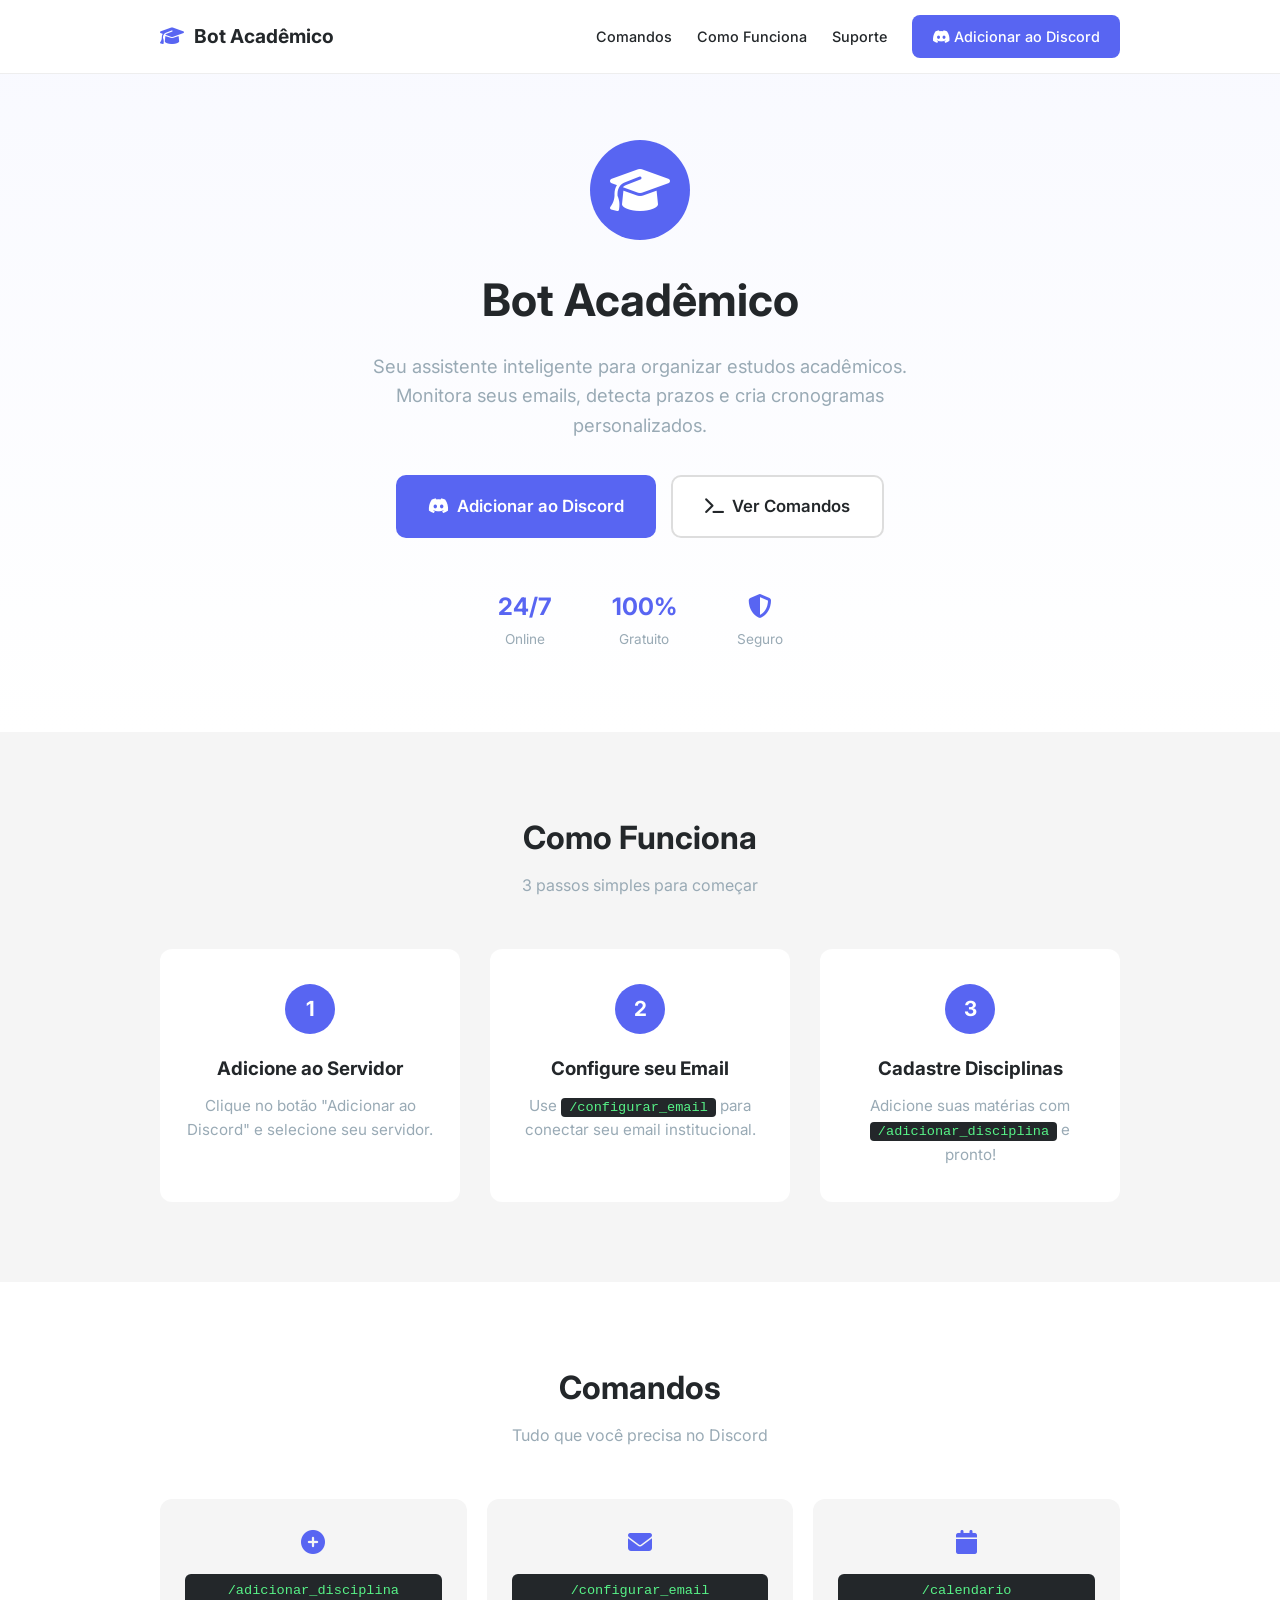
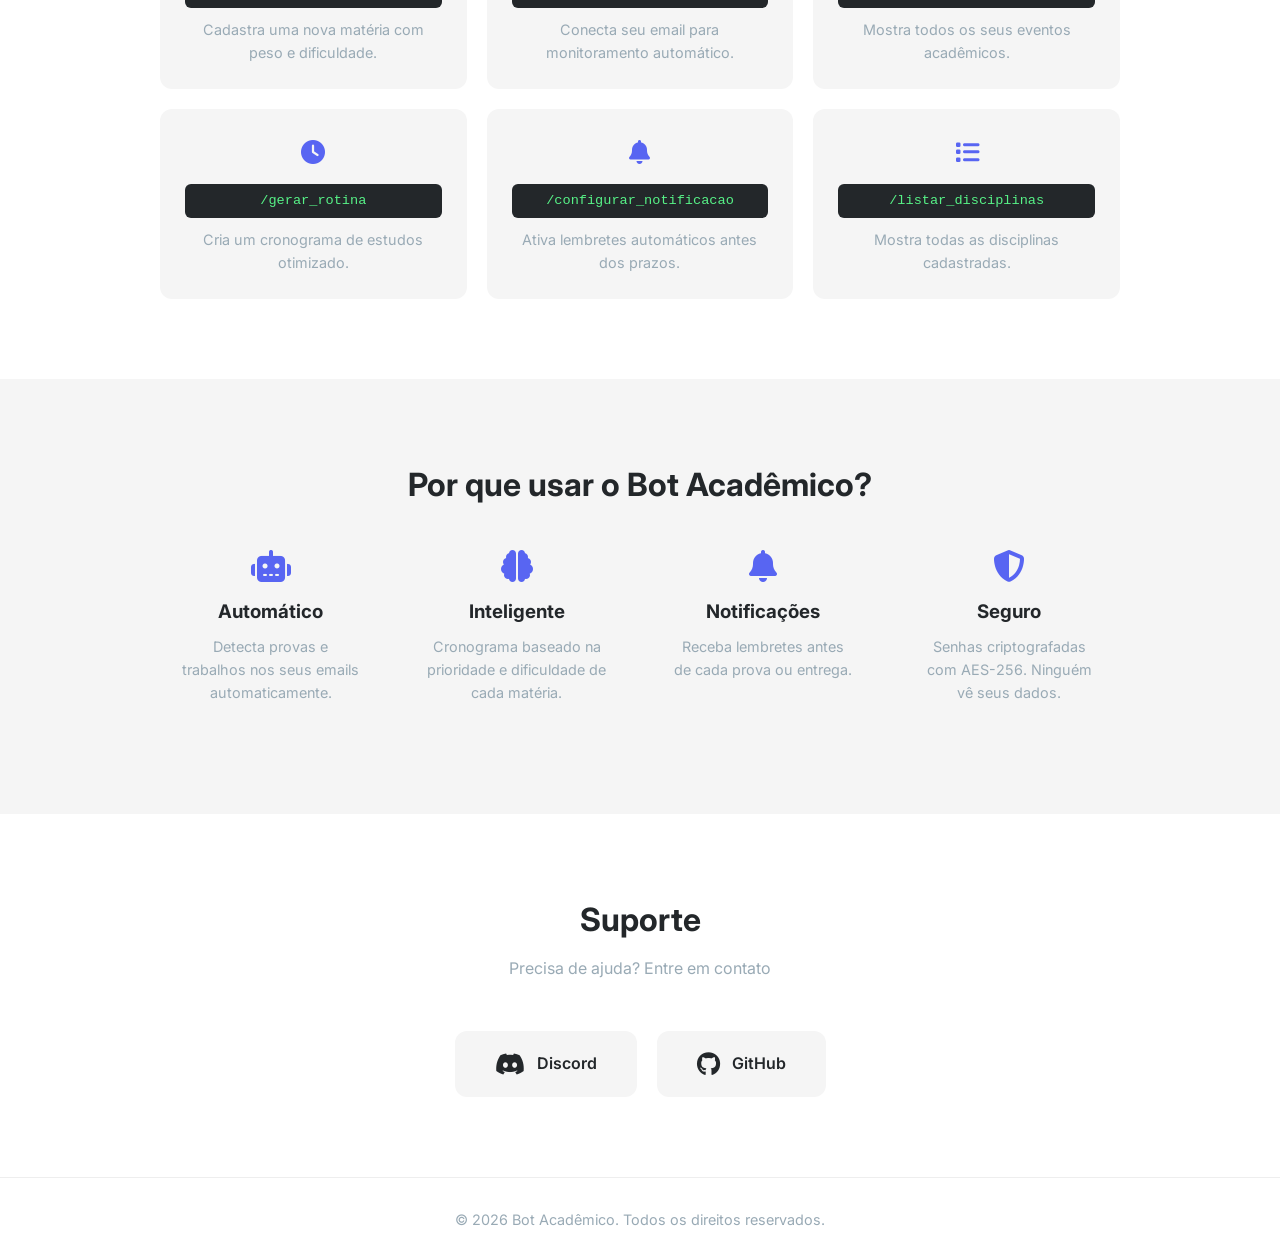
==== commit 7c0e3b3f: "Landing page final" ====
--- a/index.html
+++ b/index.html
@@ -3,13 +3,12 @@
 <head>
     <meta charset="UTF-8">
     <meta name="viewport" content="width=device-width, initial-scale=1.0">
-    <title>Bot Acadêmico - Seu Assistente de Estudos</title>
+    <title>Bot Acadêmico - Organize seus Estudos</title>
     <link rel="stylesheet" href="style.css">
     <link href="https://fonts.googleapis.com/css2?family=Inter:wght@300;400;500;600;700&display=swap" rel="stylesheet">
     <link rel="stylesheet" href="https://cdnjs.cloudflare.com/ajax/libs/font-awesome/6.4.0/css/all.min.css">
 </head>
 <body>
-    <!-- Navbar -->
     <nav class="navbar">
         <div class="container">
             <a href="#" class="logo">
@@ -17,743 +16,162 @@
                 <span>Bot Acadêmico</span>
             </a>
             <div class="nav-links">
-                <a href="#features">Funcionalidades</a>
-                <a href="#dashboard">Dashboard</a>
-                <a href="#commands">Comandos</a>
-                <button class="theme-toggle" onclick="toggleTheme()" title="Alternar tema">
-                    <i class="fas fa-moon"></i>
-                </button>
-                <button class="btn-login" onclick="openLogin()">Entrar</button>
+                <a href="#comandos">Comandos</a>
+                <a href="#como-funciona">Como Funciona</a>
+                <a href="#suporte">Suporte</a>
+                <a href="https://discord.com/oauth2/authorize?client_id=1523314779349844168&scope=bot&permissions=2147485696" class="btn-invite" target="_blank">
+                    <i class="fab fa-discord"></i> Adicionar ao Discord
+                </a>
             </div>
         </div>
     </nav>
 
-    <!-- Hero Section -->
     <section class="hero">
         <div class="container">
             <div class="hero-content">
-                <h1>Organize seus estudos com <span class="highlight">inteligência</span></h1>
-                <p>O Bot Acadêmico monitora seus emails, detecta prazos automaticamente e cria um cronograma personalizado para você nunca mais perder uma prova.</p>
+                <div class="bot-avatar">
+                    <i class="fas fa-graduation-cap"></i>
+                </div>
+                <h1>Bot Acadêmico</h1>
+                <p class="tagline">Seu assistente inteligente para organizar estudos acadêmicos. Monitora seus emails, detecta prazos e cria cronogramas personalizados.</p>
                 <div class="hero-buttons">
-                    <a href="#dashboard" class="btn btn-primary">
-                        <i class="fas fa-eye"></i> Ver Demo
+                    <a href="https://discord.com/oauth2/authorize?client_id=1523314779349844168&scope=bot&permissions=2147485696" class="btn btn-primary btn-large" target="_blank">
+                        <i class="fab fa-discord"></i> Adicionar ao Discord
                     </a>
-                    <a href="#commands" class="btn btn-secondary">
-                        <i class="fas fa-terminal"></i> Comandos
+                    <a href="#comandos" class="btn btn-secondary btn-large">
+                        <i class="fas fa-terminal"></i> Ver Comandos
                     </a>
                 </div>
                 <div class="stats">
                     <div class="stat">
                         <span class="stat-number">24/7</span>
-                        <span class="stat-label">Monitoramento</span>
+                        <span class="stat-label">Online</span>
                     </div>
                     <div class="stat">
                         <span class="stat-number">100%</span>
-                        <span class="stat-label">Automático</span>
+                        <span class="stat-label">Gratuito</span>
                     </div>
                     <div class="stat">
-                        <span class="stat-number">0</span>
-                        <span class="stat-label">Provas Perdidas</span>
-                    </div>
-                </div>
-            </div>
-            <div class="hero-image">
-                <div class="discord-preview">
-                    <div class="discord-header">
-                        <div class="discord-dot red"></div>
-                        <div class="discord-dot yellow"></div>
-                        <div class="discord-dot green"></div>
-                        <span>Discord</span>
-                    </div>
-                    <div class="discord-messages">
-                        <div class="message bot">
-                            <div class="avatar"><i class="fas fa-robot"></i></div>
-                            <div class="content">
-                                <span class="name">Bot Acadêmico</span>
-                                <div class="embed">
-                                    <div class="embed-border"></div>
-                                    <div class="embed-body">
-                                        <h4>Calendário Acadêmico</h4>
-                                        <p>📝 <strong>Prova</strong> - Cálculo III</p>
-                                        <p class="date">25/07/2026 (2 dias)</p>
-                                        <p>📄 <strong>Trabalho</strong> - Física II</p>
-                                        <p class="date">30/07/2026 (7 dias)</p>
-                                    </div>
-                                </div>
-                            </div>
-                        </div>
-                        <div class="message user">
-                            <div class="content">
-                                <span class="name">Você</span>
-                                <p>/gerar_rotina</p>
-                            </div>
-                        </div>
-                        <div class="message bot">
-                            <div class="avatar"><i class="fas fa-robot"></i></div>
-                            <div class="content">
-                                <span class="name">Bot Acadêmico</span>
-                                <div class="embed schedule">
-                                    <div class="embed-border green"></div>
-                                    <div class="embed-body">
-                                        <h4>Cronograma da Semana</h4>
-                                        <div class="schedule-item">
-                                            <span class="time">08:00</span>
-                                            <span class="subject">Cálculo III</span>
-                                        </div>
-                                        <div class="schedule-item">
-                                            <span class="time">10:00</span>
-                                            <span class="subject">Física II</span>
-                                        </div>
-                                        <div class="schedule-item">
-                                            <span class="time">14:00</span>
-                                            <span class="subject">Programação</span>
-                                        </div>
-                                    </div>
-                                </div>
-                            </div>
-                        </div>
+                        <span class="stat-number"><i class="fas fa-shield-alt"></i></span>
+                        <span class="stat-label">Seguro</span>
                     </div>
                 </div>
             </div>
         </div>
     </section>
 
-    <!-- Features Section -->
-    <section class="features" id="features">
+    <section class="como-funciona" id="como-funciona">
         <div class="container">
-            <h2>Funcionalidades</h2>
-            <p class="section-subtitle">Tudo que você precisa para manter seus estudos em dia</p>
-            
-            <div class="features-grid">
-                <div class="feature-card">
-                    <div class="feature-icon">
-                        <i class="fas fa-envelope-open-text"></i>
-                    </div>
-                    <h3>Monitoramento de Email</h3>
-                    <p>Conecta ao seu email institucional e detecta automaticamente provas, trabalhos e entregas.</p>
+            <h2>Como Funciona</h2>
+            <p class="section-subtitle">3 passos simples para começar</p>
+            <div class="steps">
+                <div class="step">
+                    <div class="step-number">1</div>
+                    <h3>Adicione ao Servidor</h3>
+                    <p>Clique no botão "Adicionar ao Discord" e selecione seu servidor.</p>
                 </div>
-
-                <div class="feature-card">
-                    <div class="feature-icon">
-                        <i class="fas fa-brain"></i>
-                    </div>
-                    <h3>Detecção de Importância</h3>
-                    <p>Analisa o conteúdo dos emails e atribui prioridade (1-10) baseada na urgência.</p>
+                <div class="step">
+                    <div class="step-number">2</div>
+                    <h3>Configure seu Email</h3>
+                    <p>Use <code>/configurar_email</code> para conectar seu email institucional.</p>
                 </div>
-
-                <div class="feature-card">
-                    <div class="feature-icon">
-                        <i class="fas fa-calendar-alt"></i>
-                    </div>
-                    <h3>Calendário Acadêmico</h3>
-                    <p>Visualize todos os seus eventos acadêmicos organizados por data e urgência.</p>
-                </div>
-
-                <div class="feature-card">
-                    <div class="feature-icon">
-                        <i class="fas fa-clock"></i>
-                    </div>
-                    <h3>Cronograma Otimizado</h3>
-                    <p>Algoritmo inteligente cria um plano de estudos personalizado para você.</p>
-                </div>
-
-                <div class="feature-card">
-                    <div class="feature-icon">
-                        <i class="fas fa-bell"></i>
-                    </div>
-                    <h3>Notificações Automáticas</h3>
-                    <p>Receba lembretes com antecedência para nunca mais esquecer de nada.</p>
-                </div>
-
-                <div class="feature-card">
-                    <div class="feature-icon">
-                        <i class="fas fa-chart-line"></i>
-                    </div>
-                    <h3>Prioridade Inteligente</h3>
-                    <p>O bot aprende e ajusta prioridades baseado nos seus padrões de estudo.</p>
+                <div class="step">
+                    <div class="step-number">3</div>
+                    <h3>Cadastre Disciplinas</h3>
+                    <p>Adicione suas matérias com <code>/adicionar_disciplina</code> e pronto!</p>
                 </div>
             </div>
         </div>
     </section>
 
-    <!-- Dashboard Preview -->
-    <section class="dashboard" id="dashboard">
+    <section class="comandos" id="comandos">
         <div class="container">
-            <h2>Dashboard Preview</h2>
-            <p class="section-subtitle">Veja como ficará sua experiência</p>
-
-            <div class="dashboard-container">
-                <!-- Sidebar -->
-                <div class="dashboard-sidebar">
-                    <div class="sidebar-header">
-                        <i class="fas fa-graduation-cap"></i>
-                        <span>Bot Acadêmico</span>
-                    </div>
-                    <nav class="sidebar-nav">
-                        <a href="#" class="nav-item active" onclick="showTab('disciplinas')">
-                            <i class="fas fa-book"></i>
-                            <span>Disciplinas</span>
-                            <span class="badge">5</span>
-                        </a>
-                        <a href="#" class="nav-item" onclick="showTab('calendario')">
-                            <i class="fas fa-calendar"></i>
-                            <span>Calendário</span>
-                            <span class="badge warning">3</span>
-                        </a>
-                        <a href="#" class="nav-item" onclick="showTab('cronograma')">
-                            <i class="fas fa-clock"></i>
-                            <span>Cronograma</span>
-                        </a>
-                        <a href="#" class="nav-item" onclick="showTab('config')">
-                            <i class="fas fa-cog"></i>
-                            <span>Configurações</span>
-                        </a>
-                    </nav>
+            <h2>Comandos</h2>
+            <p class="section-subtitle">Tudo que você precisa no Discord</p>
+            <div class="commands-grid">
+                <div class="command-card">
+                    <div class="command-icon"><i class="fas fa-plus-circle"></i></div>
+                    <code>/adicionar_disciplina</code>
+                    <p>Cadastra uma nova matéria com peso e dificuldade.</p>
                 </div>
-
-                <!-- Main Content -->
-                <div class="dashboard-main">
-                    <!-- Disciplinas Tab -->
-                    <div class="tab-content active" id="disciplinas">
-                        <div class="dashboard-header">
-                            <h3>Minhas Disciplinas</h3>
-                            <button class="btn btn-small" onclick="openAddSubject()">+ Adicionar</button>
-                        </div>
-                        <div class="subjects-grid">
-                            <div class="subject-card priority-high">
-                                <div class="subject-header">
-                                    <span class="priority-badge">Prioridade 9.2</span>
-                                    <i class="fas fa-exclamation-triangle"></i>
-                                </div>
-                                <h4>Cálculo III</h4>
-                                <div class="subject-stats">
-                                    <span><i class="fas fa-weight"></i> Peso: 8</span>
-                                    <span><i class="fas fa-signal"></i> Dificuldade: 9</span>
-                                </div>
-                                <div class="subject-footer">
-                                    <span><i class="fas fa-clock"></i> 10h/semana</span>
-                                    <span class="status urgent">Prova em 2 dias!</span>
-                                </div>
-                            </div>
-
-                            <div class="subject-card priority-medium">
-                                <div class="subject-header">
-                                    <span class="priority-badge">Prioridade 7.4</span>
-                                    <i class="fas fa-exclamation-circle"></i>
-                                </div>
-                                <h4>Física II</h4>
-                                <div class="subject-stats">
-                                    <span><i class="fas fa-weight"></i> Peso: 7</span>
-                                    <span><i class="fas fa-signal"></i> Dificuldade: 8</span>
-                                </div>
-                                <div class="subject-footer">
-                                    <span><i class="fas fa-clock"></i> 8h/semana</span>
-                                    <span class="status warning">Trabalho em 7 dias</span>
-                                </div>
-                            </div>
-
-                            <div class="subject-card priority-low">
-                                <div class="subject-header">
-                                    <span class="priority-badge">Prioridade 5.8</span>
-                                    <i class="fas fa-info-circle"></i>
-                                </div>
-                                <h4>Programação II</h4>
-                                <div class="subject-stats">
-                                    <span><i class="fas fa-weight"></i> Peso: 6</span>
-                                    <span><i class="fas fa-signal"></i> Dificuldade: 5</span>
-                                </div>
-                                <div class="subject-footer">
-                                    <span><i class="fas fa-clock"></i> 6h/semana</span>
-                                    <span class="status normal">Sem prazos próximos</span>
-                                </div>
-                            </div>
-
-                            <div class="subject-card priority-low">
-                                <div class="subject-header">
-                                    <span class="priority-badge">Prioridade 5.0</span>
-                                    <i class="fas fa-info-circle"></i>
-                                </div>
-                                <h4>Banco de Dados</h4>
-                                <div class="subject-stats">
-                                    <span><i class="fas fa-weight"></i> Peso: 5</span>
-                                    <span><i class="fas fa-signal"></i> Dificuldade: 5</span>
-                                </div>
-                                <div class="subject-footer">
-                                    <span><i class="fas fa-clock"></i> 5h/semana</span>
-                                    <span class="status normal">Sem prazos próximos</span>
-                                </div>
-                            </div>
-
-                            <div class="subject-card priority-low">
-                                <div class="subject-header">
-                                    <span class="priority-badge">Prioridade 4.2</span>
-                                    <i class="fas fa-info-circle"></i>
-                                </div>
-                                <h4>Inglês Técnico</h4>
-                                <div class="subject-stats">
-                                    <span><i class="fas fa-weight"></i> Peso: 4</span>
-                                    <span><i class="fas fa-signal"></i> Dificuldade: 4</span>
-                                </div>
-                                <div class="subject-footer">
-                                    <span><i class="fas fa-clock"></i> 4h/semana</span>
-                                    <span class="status normal">Sem prazos próximos</span>
-                                </div>
-                            </div>
-                        </div>
-                    </div>
-
-                    <!-- Calendário Tab -->
-                    <div class="tab-content" id="calendario">
-                        <div class="dashboard-header">
-                            <h3>Calendário Acadêmico</h3>
-                            <div class="calendar-nav">
-                                <button class="btn btn-small"><i class="fas fa-chevron-left"></i></button>
-                                <span>Julho 2026</span>
-                                <button class="btn btn-small"><i class="fas fa-chevron-right"></i></button>
-                            </div>
-                        </div>
-                        <div class="calendar-grid">
-                            <div class="calendar-header">
-                                <span>Dom</span>
-                                <span>Seg</span>
-                                <span>Ter</span>
-                                <span>Qua</span>
-                                <span>Qui</span>
-                                <span>Sex</span>
-                                <span>Sáb</span>
-                            </div>
-                            <div class="calendar-body">
-                                <div class="calendar-day">28</div>
-                                <div class="calendar-day">29</div>
-                                <div class="calendar-day">30</div>
-                                <div class="calendar-day">1</div>
-                                <div class="calendar-day">2</div>
-                                <div class="calendar-day">3</div>
-                                <div class="calendar-day">4</div>
-                                <div class="calendar-day">5</div>
-                                <div class="calendar-day">6</div>
-                                <div class="calendar-day">7</div>
-                                <div class="calendar-day">8</div>
-                                <div class="calendar-day">9</div>
-                                <div class="calendar-day">10</div>
-                                <div class="calendar-day">11</div>
-                                <div class="calendar-day">12</div>
-                                <div class="calendar-day">13</div>
-                                <div class="calendar-day">14</div>
-                                <div class="calendar-day">15</div>
-                                <div class="calendar-day">16</div>
-                                <div class="calendar-day">17</div>
-                                <div class="calendar-day">18</div>
-                                <div class="calendar-day">19</div>
-                                <div class="calendar-day">20</div>
-                                <div class="calendar-day">21</div>
-                                <div class="calendar-day">22</div>
-                                <div class="calendar-day">23</div>
-                                <div class="calendar-day">24</div>
-                                <div class="calendar-day event urgent">25<span class="event-dot"></span></div>
-                                <div class="calendar-day">26</div>
-                                <div class="calendar-day">27</div>
-                                <div class="calendar-day">28</div>
-                                <div class="calendar-day">29</div>
-                                <div class="calendar-day event warning">30<span class="event-dot"></span></div>
-                                <div class="calendar-day">31</div>
-                            </div>
-                        </div>
-                        <div class="calendar-events">
-                            <h4>Próximos Eventos</h4>
-                            <div class="event-item urgent">
-                                <div class="event-date">
-                                    <span class="day">25</span>
-                                    <span class="month">JUL</span>
-                                </div>
-                                <div class="event-info">
-                                    <h5>Prova - Cálculo III</h5>
-                                    <p>2 dias restantes</p>
-                                </div>
-                                <span class="event-badge urgent">URGENTE</span>
-                            </div>
-                            <div class="event-item warning">
-                                <div class="event-date">
-                                    <span class="day">30</span>
-                                    <span class="month">JUL</span>
-                                </div>
-                                <div class="event-info">
-                                    <h5>Trabalho - Física II</h5>
-                                    <p>7 dias restantes</p>
-                                </div>
-                                <span class="event-badge warning">PROXIMO</span>
-                            </div>
-                        </div>
-                    </div>
-
-                    <!-- Cronograma Tab -->
-                    <div class="tab-content" id="cronograma">
-                        <div class="dashboard-header">
-                            <h3>Cronograma de Estudos</h3>
-                            <button class="btn btn-small"><i class="fas fa-sync-alt"></i> Atualizar</button>
-                        </div>
-                        <div class="schedule-container">
-                            <div class="schedule-day">
-                                <h4><i class="fas fa-calendar-day"></i> Segunda-feira</h4>
-                                <div class="schedule-items">
-                                    <div class="schedule-item calculus">
-                                        <span class="time">08:00 - 08:50</span>
-                                        <span class="subject">Cálculo III</span>
-                                        <span class="duration">50min</span>
-                                    </div>
-                                    <div class="schedule-item physics">
-                                        <span class="time">10:00 - 10:50</span>
-                                        <span class="subject">Física II</span>
-                                        <span class="duration">50min</span>
-                                    </div>
-                                    <div class="schedule-item programming">
-                                        <span class="time">14:00 - 14:50</span>
-                                        <span class="subject">Programação II</span>
-                                        <span class="duration">50min</span>
-                                    </div>
-                                </div>
-                            </div>
-                            <div class="schedule-day">
-                                <h4><i class="fas fa-calendar-day"></i> Terça-feira</h4>
-                                <div class="schedule-items">
-                                    <div class="schedule-item calculus">
-                                        <span class="time">08:00 - 08:50</span>
-                                        <span class="subject">Cálculo III</span>
-                                        <span class="duration">50min</span>
-                                    </div>
-                                    <div class="schedule-item database">
-                                        <span class="time">10:00 - 10:50</span>
-                                        <span class="subject">Banco de Dados</span>
-                                        <span class="duration">50min</span>
-                                    </div>
-                                    <div class="schedule-item english">
-                                        <span class="time">14:00 - 14:50</span>
-                                        <span class="subject">Inglês Técnico</span>
-                                        <span class="duration">50min</span>
-                                    </div>
-                                </div>
-                            </div>
-                            <div class="schedule-day">
-                                <h4><i class="fas fa-calendar-day"></i> Quarta-feira</h4>
-                                <div class="schedule-items">
-                                    <div class="schedule-item physics">
-                                        <span class="time">08:00 - 08:50</span>
-                                        <span class="subject">Física II</span>
-                                        <span class="duration">50min</span>
-                                    </div>
-                                    <div class="schedule-item programming">
-                                        <span class="time">10:00 - 10:50</span>
-                                        <span class="subject">Programação II</span>
-                                        <span class="duration">50min</span>
-                                    </div>
-                                </div>
-                            </div>
-                        </div>
-                    </div>
-
-                    <!-- Config Tab -->
-                    <div class="tab-content" id="config">
-                        <div class="dashboard-header">
-                            <h3>Configurações</h3>
-                        </div>
-                        <div class="config-container">
-                            <div class="config-section">
-                                <h4><i class="fas fa-envelope"></i> Monitoramento de Email</h4>
-                                <p>Configure seu email institucional para monitoramento automático de prazos.</p>
-                                <div class="config-form">
-                                    <div class="form-group">
-                                        <label>Email Institucional</label>
-                                        <input type="email" placeholder="seu@email.edu.br" disabled>
-                                    </div>
-                                    <div class="form-group">
-                                        <label>Senha (App Password)</label>
-                                        <input type="password" placeholder="••••••••" disabled>
-                                    </div>
-                                    <button class="btn btn-small" disabled>Configurar</button>
-                                </div>
-                            </div>
-                            <div class="config-section">
-                                <h4><i class="fas fa-bell"></i> Notificações</h4>
-                                <p>Configure quando e como receber notificações.</p>
-                                <div class="config-form">
-                                    <div class="form-group">
-                                        <label>Dias de Antecedência</label>
-                                        <input type="number" value="3" min="1" max="30" disabled>
-                                    </div>
-                                    <div class="form-group">
-                                        <label>Horário da Notificação</label>
-                                        <input type="time" value="09:00" disabled>
-                                    </div>
-                                    <button class="btn btn-small" disabled>Salvar</button>
-                                </div>
-                            </div>
-                        </div>
-                    </div>
+                <div class="command-card">
+                    <div class="command-icon"><i class="fas fa-envelope"></i></div>
+                    <code>/configurar_email</code>
+                    <p>Conecta seu email para monitoramento automático.</p>
+                </div>
+                <div class="command-card">
+                    <div class="command-icon"><i class="fas fa-calendar"></i></div>
+                    <code>/calendario</code>
+                    <p>Mostra todos os seus eventos acadêmicos.</p>
+                </div>
+                <div class="command-card">
+                    <div class="command-icon"><i class="fas fa-clock"></i></div>
+                    <code>/gerar_rotina</code>
+                    <p>Cria um cronograma de estudos otimizado.</p>
+                </div>
+                <div class="command-card">
+                    <div class="command-icon"><i class="fas fa-bell"></i></div>
+                    <code>/configurar_notificacao</code>
+                    <p>Ativa lembretes automáticos antes dos prazos.</p>
+                </div>
+                <div class="command-card">
+                    <div class="command-icon"><i class="fas fa-list"></i></div>
+                    <code>/listar_disciplinas</code>
+                    <p>Mostra todas as disciplinas cadastradas.</p>
                 </div>
             </div>
         </div>
     </section>
 
-    <!-- Commands Section -->
-    <section class="commands" id="commands">
+    <section class="features">
         <div class="container">
-            <h2>Comandos Disponíveis</h2>
-            <p class="section-subtitle">Tudo que você precisa na palma da mão</p>
-
-            <div class="commands-grid">
-                <div class="command-card">
-                    <div class="command-header">
-                        <code>/adicionar_disciplina</code>
-                        <span class="command-badge">Essencial</span>
-                    </div>
-                    <p>Adiciona uma nova disciplina ao sistema com peso e dificuldade.</p>
-                    <div class="command-example">
-                        <code>/adicionar_disciplina nome:"Cálculo III" peso:8 dificuldade:9 horas:10</code>
-                    </div>
+            <h2>Por que usar o Bot Acadêmico?</h2>
+            <div class="features-grid">
+                <div class="feature">
+                    <i class="fas fa-robot"></i>
+                    <h3>Automático</h3>
+                    <p>Detecta provas e trabalhos nos seus emails automaticamente.</p>
                 </div>
-
-                <div class="command-card">
-                    <div class="command-header">
-                        <code>/configurar_email</code>
-                        <span class="command-badge">Automação</span>
-                    </div>
-                    <p>Configura seu email para monitoramento automático de prazos.</p>
-                    <div class="command-example">
-                        <code>/configurar_email email:"seu@email.edu.br" senha:"senha"</code>
-                    </div>
+                <div class="feature">
+                    <i class="fas fa-brain"></i>
+                    <h3>Inteligente</h3>
+                    <p>Cronograma baseado na prioridade e dificuldade de cada matéria.</p>
                 </div>
-
-                <div class="command-card">
-                    <div class="command-header">
-                        <code>/calendario</code>
-                        <span class="command-badge">Visualização</span>
-                    </div>
-                    <p>Mostra todos os seus eventos acadêmicos organizados por data.</p>
-                    <div class="command-example">
-                        <code>/calendario</code>
-                    </div>
+                <div class="feature">
+                    <i class="fas fa-bell"></i>
+                    <h3>Notificações</h3>
+                    <p>Receba lembretes antes de cada prova ou entrega.</p>
                 </div>
-
-                <div class="command-card">
-                    <div class="command-header">
-                        <code>/gerar_rotina</code>
-                        <span class="command-badge">Otimização</span>
-                    </div>
-                    <p>Gera um cronograma de estudos otimizado automaticamente.</p>
-                    <div class="command-example">
-                        <code>/gerar_rotina</code>
-                    </div>
-                </div>
-
-                <div class="command-card">
-                    <div class="command-header">
-                        <code>/listar_disciplinas</code>
-                        <span class="command-badge">Consulta</span>
-                    </div>
-                    <p>Lista todas as disciplinas cadastradas com suas prioridades.</p>
-                    <div class="command-example">
-                        <code>/listar_disciplinas</code>
-                    </div>
-                </div>
-
-                <div class="command-card">
-                    <div class="command-header">
-                        <code>/configurar_notificacao</code>
-                        <span class="command-badge">Alertas</span>
-                    </div>
-                    <p>Configura notificações automáticas com antecedência.</p>
-                    <div class="command-example">
-                        <code>/configurar_notificacao dias:3 hora:09:00</code>
-                    </div>
+                <div class="feature">
+                    <i class="fas fa-shield-alt"></i>
+                    <h3>Seguro</h3>
+                    <p>Senhas criptografadas com AES-256. Ninguém vê seus dados.</p>
                 </div>
             </div>
         </div>
     </section>
 
-    <!-- Footer -->
+    <section class="suporte" id="suporte">
+        <div class="container">
+            <h2>Suporte</h2>
+            <p class="section-subtitle">Precisa de ajuda? Entre em contato</p>
+            <div class="support-links">
+                <a href="https://discord.com/oauth2/authorize?client_id=1523314779349844168" class="support-card" target="_blank">
+                    <i class="fab fa-discord"></i>
+                    <span>Discord</span>
+                </a>
+                <a href="https://github.com/VictorEduardo-coder/bot-academico" class="support-card" target="_blank">
+                    <i class="fab fa-github"></i>
+                    <span>GitHub</span>
+                </a>
+            </div>
+        </div>
+    </section>
+
     <footer class="footer">
         <div class="container">
-            <div class="footer-content">
-                <div class="footer-brand">
-                    <a href="#" class="logo">
-                        <i class="fas fa-graduation-cap"></i>
-                        <span>Bot Acadêmico</span>
-                    </a>
-                    <p>Seu assistente inteligente para organizar os estudos acadêmicos.</p>
-                </div>
-                <div class="footer-links">
-                    <h4>Links</h4>
-                    <a href="#features">Funcionalidades</a>
-                    <a href="#dashboard">Dashboard</a>
-                    <a href="#commands">Comandos</a>
-                </div>
-                <div class="footer-social">
-                    <h4>Contato</h4>
-                    <a href="#"><i class="fab fa-discord"></i> Discord</a>
-                    <a href="#"><i class="fab fa-github"></i> GitHub</a>
-                </div>
-            </div>
-            <div class="footer-bottom">
-                <p>&copy; 2026 Bot Acadêmico. Todos os direitos reservados.</p>
-            </div>
+            <p>&copy; 2026 Bot Acadêmico. Todos os direitos reservados.</p>
         </div>
     </footer>
-
-    <!-- Login Modal -->
-    <div class="modal" id="loginModal">
-        <div class="modal-content">
-            <button class="modal-close" onclick="closeLogin()">&times;</button>
-            <div class="modal-header">
-                <i class="fas fa-graduation-cap"></i>
-                <h2>Entrar com Email Institucional</h2>
-            </div>
-            <form class="login-form" onsubmit="handleLogin(event)">
-                <div class="form-group">
-                    <label>Email Institucional</label>
-                    <input type="email" id="email" placeholder="seu@email.edu.br" required>
-                    <small>Apenas emails institucionais são aceitos</small>
-                </div>
-                <div class="form-group">
-                    <label>Senha</label>
-                    <input type="password" id="password" placeholder="••••••••" required>
-                </div>
-                <button type="submit" class="btn btn-primary btn-full">
-                    <i class="fas fa-sign-in-alt"></i> Entrar
-                </button>
-            </form>
-            <div class="login-divider">
-                <span>ou</span>
-            </div>
-            <button class="btn btn-discord btn-full">
-                <i class="fab fa-discord"></i> Entrar com Discord
-            </button>
-        </div>
-    </div>
-
-    <!-- Add Subject Modal -->
-    <div class="modal" id="addSubjectModal">
-        <div class="modal-content">
-            <button class="modal-close" onclick="closeAddSubject()">&times;</button>
-            <div class="modal-header">
-                <i class="fas fa-plus-circle"></i>
-                <h2>Adicionar Disciplina</h2>
-            </div>
-            <form class="login-form" onsubmit="handleAddSubject(event)">
-                <div class="form-group">
-                    <label>Nome da Disciplina</label>
-                    <input type="text" placeholder="Ex: Cálculo III" required>
-                </div>
-                <div class="form-row">
-                    <div class="form-group">
-                        <label>Peso (1-10)</label>
-                        <input type="number" min="1" max="10" value="5" required>
-                    </div>
-                    <div class="form-group">
-                        <label>Dificuldade (1-10)</label>
-                        <input type="number" min="1" max="10" value="5" required>
-                    </div>
-                </div>
-                <div class="form-group">
-                    <label>Horas Semanais</label>
-                    <input type="number" min="1" max="40" value="6" required>
-                </div>
-                <button type="submit" class="btn btn-primary btn-full">
-                    <i class="fas fa-plus"></i> Adicionar
-                </button>
-            </form>
-        </div>
-    </div>
-
-    <script>
-        // Theme toggle
-        function toggleTheme() {
-            document.body.classList.toggle('dark');
-            const isDark = document.body.classList.contains('dark');
-            localStorage.setItem('theme', isDark ? 'dark' : 'light');
-            updateThemeIcon();
-        }
-
-        function updateThemeIcon() {
-            const isDark = document.body.classList.contains('dark');
-            const icon = document.querySelector('.theme-toggle i');
-            icon.className = isDark ? 'fas fa-sun' : 'fas fa-moon';
-        }
-
-        // Load saved theme
-        (function() {
-            const savedTheme = localStorage.getItem('theme');
-            if (savedTheme === 'dark') {
-                document.body.classList.add('dark');
-            }
-            updateThemeIcon();
-        })();
-
-        // Tab switching
-        function showTab(tabName) {
-            document.querySelectorAll('.tab-content').forEach(tab => {
-                tab.classList.remove('active');
-            });
-            document.querySelectorAll('.nav-item').forEach(nav => {
-                nav.classList.remove('active');
-            });
-            
-            document.getElementById(tabName).classList.add('active');
-            event.currentTarget.classList.add('active');
-        }
-
-        // Login modal
-        function openLogin() {
-            document.getElementById('loginModal').classList.add('active');
-        }
-
-        function closeLogin() {
-            document.getElementById('loginModal').classList.remove('active');
-        }
-
-        function handleLogin(e) {
-            e.preventDefault();
-            const email = document.getElementById('email').value;
-            if (!email.endsWith('.edu.br') && !email.endsWith('.edu')) {
-                alert('Por favor, use um email institucional válido.');
-                return;
-            }
-            alert('Login realizado com sucesso!');
-            closeLogin();
-        }
-
-        // Add subject modal
-        function openAddSubject() {
-            document.getElementById('addSubjectModal').classList.add('active');
-        }
-
-        function closeAddSubject() {
-            document.getElementById('addSubjectModal').classList.remove('active');
-        }
-
-        function handleAddSubject(e) {
-            e.preventDefault();
-            alert('Disciplina adicionada com sucesso!');
-            closeAddSubject();
-        }
-
-        // Close modal on outside click
-        document.querySelectorAll('.modal').forEach(modal => {
-            modal.addEventListener('click', (e) => {
-                if (e.target === modal) {
-                    modal.classList.remove('active');
-                }
-            });
-        });
-
-        // Navbar scroll effect
-        window.addEventListener('scroll', () => {
-            const navbar = document.querySelector('.navbar');
-            if (window.scrollY > 50) {
-                navbar.classList.add('scrolled');
-            } else {
-                navbar.classList.remove('scrolled');
-            }
-        });
-    </script>
 </body>
 </html>
--- a/style.css
+++ b/style.css
@@ -8,43 +8,20 @@
     --primary: #5865F2;
     --primary-dark: #4752C4;
     --secondary: #57F287;
-    --danger: #ED4245;
-    --warning: #FEE75C;
     --dark: #23272A;
-    --darker: #1a1d20;
-    --light: #ffffff;
     --gray: #99aab5;
-    --gray-dark: #2c2f33;
     --gray-light: #f5f5f5;
-    --bg: #ffffff;
-    --bg-secondary: #f5f5f5;
-    --text: #23272A;
-    --text-secondary: #666666;
-    --border: #e0e0e0;
-    --card-bg: #ffffff;
-    --navbar-bg: rgba(255, 255, 255, 0.95);
-}
-
-body.dark {
-    --bg: #1a1d20;
-    --bg-secondary: #23272A;
-    --text: #ffffff;
-    --text-secondary: #99aab5;
-    --border: #3a3f44;
-    --card-bg: #2c2f33;
-    --navbar-bg: rgba(26, 29, 32, 0.95);
 }
 
 body {
     font-family: 'Inter', sans-serif;
-    background: var(--bg);
-    color: var(--text);
+    background: #ffffff;
+    color: var(--dark);
     line-height: 1.6;
-    transition: background 0.3s, color 0.3s;
 }
 
 .container {
-    max-width: 1200px;
+    max-width: 1000px;
     margin: 0 auto;
     padding: 0 20px;
 }
@@ -55,15 +32,11 @@
     top: 0;
     left: 0;
     right: 0;
-    background: var(--navbar-bg);
+    background: rgba(255, 255, 255, 0.95);
     backdrop-filter: blur(10px);
-    z-index: 1000;
+    z-index: 100;
     padding: 15px 0;
-    transition: all 0.3s ease;
-}
-
-.navbar.scrolled {
-    box-shadow: 0 2px 20px rgba(0, 0, 0, 0.1);
+    border-bottom: 1px solid #eee;
 }
 
 .navbar .container {
@@ -77,103 +50,85 @@
     align-items: center;
     gap: 10px;
     text-decoration: none;
-    color: var(--text);
+    color: var(--dark);
     font-weight: 700;
-    font-size: 1.3rem;
+    font-size: 1.2rem;
 }
 
 .logo i {
     color: var(--primary);
-    font-size: 1.5rem;
 }
 
 .nav-links {
     display: flex;
     align-items: center;
-    gap: 20px;
+    gap: 25px;
 }
 
 .nav-links a {
     text-decoration: none;
-    color: var(--text);
+    color: var(--dark);
     font-weight: 500;
-    transition: color 0.3s;
+    font-size: 0.9rem;
 }
 
 .nav-links a:hover {
     color: var(--primary);
 }
 
-.theme-toggle {
-    background: var(--bg-secondary);
-    border: 1px solid var(--border);
-    width: 40px;
-    height: 40px;
-    border-radius: 50%;
-    cursor: pointer;
-    display: flex;
-    align-items: center;
-    justify-content: center;
-    transition: all 0.3s;
-    color: var(--text);
-}
-
-.theme-toggle:hover {
+.btn-invite {
     background: var(--primary);
-    color: white;
-    border-color: var(--primary);
-}
-
-.btn-login {
-    background: var(--primary);
-    color: white;
-    border: none;
-    padding: 10px 24px;
+    color: white !important;
+    padding: 10px 20px;
     border-radius: 8px;
     font-weight: 600;
-    cursor: pointer;
-    transition: all 0.3s;
-}
-
-.btn-login:hover {
+    transition: background 0.3s;
+}
+
+.btn-invite:hover {
     background: var(--primary-dark);
-    transform: translateY(-2px);
-}
-
-/* Hero Section */
+}
+
+/* Hero */
 .hero {
-    padding: 150px 0 80px;
-    background: linear-gradient(135deg, var(--bg-secondary) 0%, var(--bg) 100%);
-}
-
-.hero .container {
-    display: grid;
-    grid-template-columns: 1fr 1fr;
-    gap: 60px;
-    align-items: center;
-}
-
-.hero-content h1 {
+    padding: 140px 0 80px;
+    text-align: center;
+    background: linear-gradient(180deg, #f8f9ff 0%, #ffffff 100%);
+}
+
+.bot-avatar {
+    width: 100px;
+    height: 100px;
+    background: var(--primary);
+    border-radius: 50%;
+    display: flex;
+    align-items: center;
+    justify-content: center;
+    margin: 0 auto 25px;
+}
+
+.bot-avatar i {
     font-size: 3rem;
-    font-weight: 700;
-    line-height: 1.2;
-    margin-bottom: 20px;
-}
-
-.highlight {
-    color: var(--primary);
-}
-
-.hero-content p {
-    font-size: 1.1rem;
-    color: var(--text-secondary);
-    margin-bottom: 30px;
+    color: white;
+}
+
+.hero h1 {
+    font-size: 2.8rem;
+    margin-bottom: 15px;
+}
+
+.tagline {
+    font-size: 1.15rem;
+    color: var(--gray);
+    max-width: 550px;
+    margin: 0 auto 35px;
 }
 
 .hero-buttons {
     display: flex;
+    justify-content: center;
     gap: 15px;
-    margin-bottom: 40px;
+    margin-bottom: 50px;
 }
 
 .btn {
@@ -187,6 +142,12 @@
     transition: all 0.3s;
     border: none;
     cursor: pointer;
+    font-size: 1rem;
+}
+
+.btn-large {
+    padding: 16px 32px;
+    font-size: 1.05rem;
 }
 
 .btn-primary {
@@ -200,9 +161,9 @@
 }
 
 .btn-secondary {
-    background: var(--card-bg);
-    color: var(--text);
-    border: 2px solid var(--border);
+    background: white;
+    color: var(--dark);
+    border: 2px solid #ddd;
 }
 
 .btn-secondary:hover {
@@ -212,7 +173,8 @@
 
 .stats {
     display: flex;
-    gap: 40px;
+    justify-content: center;
+    gap: 60px;
 }
 
 .stat {
@@ -221,963 +183,226 @@
 
 .stat-number {
     display: block;
+    font-size: 1.5rem;
+    font-weight: 700;
+    color: var(--primary);
+}
+
+.stat-label {
+    font-size: 0.85rem;
+    color: var(--gray);
+}
+
+/* Como Funciona */
+.como-funciona {
+    padding: 80px 0;
+    background: var(--gray-light);
+}
+
+h2 {
+    text-align: center;
     font-size: 2rem;
-    font-weight: 700;
-    color: var(--primary);
-}
-
-.stat-label {
-    font-size: 0.9rem;
-    color: var(--gray);
-}
-
-/* Discord Preview */
-.discord-preview {
-    background: var(--gray-dark);
-    border-radius: 12px;
-    overflow: hidden;
-    box-shadow: 0 20px 60px rgba(0, 0, 0, 0.3);
-}
-
-.discord-header {
-    background: var(--darker);
-    padding: 12px 16px;
-    display: flex;
-    align-items: center;
-    gap: 8px;
-}
-
-.discord-dot {
-    width: 12px;
-    height: 12px;
-    border-radius: 50%;
-}
-
-.discord-dot.red { background: #ff5f56; }
-.discord-dot.yellow { background: #ffbd2e; }
-.discord-dot.green { background: #27c93f; }
-
-.discord-header span {
-    color: var(--gray);
-    margin-left: auto;
-    font-size: 0.9rem;
-}
-
-.discord-messages {
-    padding: 20px;
-    max-height: 400px;
-    overflow-y: auto;
-}
-
-.message {
-    display: flex;
-    gap: 12px;
-    margin-bottom: 16px;
-}
-
-.message.user {
-    justify-content: flex-end;
-}
-
-.message.user .content {
-    background: var(--primary);
-    color: white;
-    padding: 10px 16px;
-    border-radius: 12px;
-    max-width: 70%;
-}
-
-.avatar {
-    width: 40px;
-    height: 40px;
-    background: var(--primary);
-    border-radius: 50%;
-    display: flex;
-    align-items: center;
-    justify-content: center;
-    color: white;
-}
-
-.message .name {
-    font-size: 0.8rem;
-    font-weight: 600;
-    color: var(--primary);
-    margin-bottom: 4px;
-    display: block;
-}
-
-.message.user .name {
-    color: white;
-}
-
-.embed {
-    background: var(--darker);
-    border-radius: 8px;
-    padding: 12px;
-    margin-top: 8px;
-}
-
-.embed-border {
-    width: 4px;
-    position: absolute;
-    left: 0;
-    top: 0;
-    bottom: 0;
-    background: var(--primary);
-    border-radius: 4px 0 0 4px;
-}
-
-.embed-border.green {
-    background: var(--secondary);
-}
-
-.embed h4 {
-    color: var(--primary);
-    font-size: 0.9rem;
-    margin-bottom: 8px;
-}
-
-.embed p {
-    color: var(--gray);
-    font-size: 0.85rem;
-    margin-bottom: 4px;
-}
-
-.embed .date {
-    color: var(--danger);
-    font-size: 0.8rem;
-}
-
-.schedule-item {
-    display: flex;
-    justify-content: space-between;
-    padding: 6px 0;
-    border-bottom: 1px solid rgba(255, 255, 255, 0.1);
-}
-
-.schedule-item:last-child {
-    border-bottom: none;
-}
-
-.schedule-item .time {
-    color: var(--gray);
-    font-size: 0.85rem;
-}
-
-.schedule-item .subject {
-    color: white;
-    font-weight: 500;
-}
-
-/* Features Section */
-.features {
-    padding: 100px 0;
-    background: var(--bg);
-}
-
-.features h2,
-.dashboard h2,
-.commands h2 {
-    text-align: center;
-    font-size: 2.5rem;
     margin-bottom: 10px;
 }
 
 .section-subtitle {
     text-align: center;
-    color: var(--text-secondary);
-    margin-bottom: 60px;
-}
-
-.features-grid {
+    color: var(--gray);
+    margin-bottom: 50px;
+}
+
+.steps {
     display: grid;
     grid-template-columns: repeat(3, 1fr);
     gap: 30px;
 }
 
-.feature-card {
-    background: var(--bg-secondary);
-    padding: 40px 30px;
-    border-radius: 16px;
-    text-align: center;
-    transition: all 0.3s;
-}
-
-.feature-card:hover {
-    transform: translateY(-10px);
-    box-shadow: 0 20px 40px rgba(0, 0, 0, 0.1);
-}
-
-.feature-icon {
-    width: 80px;
-    height: 80px;
-    background: var(--primary);
-    border-radius: 20px;
-    display: flex;
-    align-items: center;
-    justify-content: center;
-    margin: 0 auto 20px;
-}
-
-.feature-icon i {
-    font-size: 2rem;
-    color: white;
-}
-
-.feature-card h3 {
-    font-size: 1.3rem;
-    margin-bottom: 12px;
-}
-
-.feature-card p {
-    color: var(--text-secondary);
-    font-size: 0.95rem;
-}
-
-/* Dashboard Section */
-.dashboard {
-    padding: 100px 0;
-    background: var(--bg-secondary);
-}
-
-.dashboard-container {
-    display: grid;
-    grid-template-columns: 250px 1fr;
-    background: var(--card-bg);
-    border-radius: 16px;
-    overflow: hidden;
-    box-shadow: 0 10px 40px rgba(0, 0, 0, 0.1);
-}
-
-.dashboard-sidebar {
-    background: var(--dark);
-    padding: 20px 0;
-}
-
-.sidebar-header {
-    display: flex;
-    align-items: center;
-    gap: 10px;
-    padding: 0 20px 20px;
-    border-bottom: 1px solid rgba(255, 255, 255, 0.1);
-    color: white;
-    font-weight: 700;
-}
-
-.sidebar-header i {
-    color: var(--primary);
-    font-size: 1.5rem;
-}
-
-.sidebar-nav {
-    padding: 20px 0;
-}
-
-.nav-item {
-    display: flex;
-    align-items: center;
-    gap: 12px;
-    padding: 12px 20px;
-    color: var(--gray);
-    text-decoration: none;
-    transition: all 0.3s;
-}
-
-.nav-item:hover,
-.nav-item.active {
-    background: rgba(88, 101, 242, 0.1);
-    color: white;
-}
-
-.nav-item.active {
-    border-left: 3px solid var(--primary);
-}
-
-.nav-item i {
-    width: 20px;
-}
-
-.badge {
-    margin-left: auto;
+.step {
+    text-align: center;
+    background: white;
+    padding: 35px 25px;
+    border-radius: 12px;
+}
+
+.step-number {
+    width: 50px;
+    height: 50px;
     background: var(--primary);
     color: white;
+    border-radius: 50%;
+    display: flex;
+    align-items: center;
+    justify-content: center;
+    font-size: 1.3rem;
+    font-weight: 700;
+    margin: 0 auto 20px;
+}
+
+.step h3 {
+    margin-bottom: 10px;
+}
+
+.step p {
+    color: var(--gray);
+    font-size: 0.95rem;
+}
+
+.step code {
+    background: var(--dark);
+    color: var(--secondary);
     padding: 2px 8px;
-    border-radius: 10px;
-    font-size: 0.75rem;
-}
-
-.badge.warning {
-    background: var(--warning);
-    color: var(--dark);
-}
-
-.dashboard-main {
-    padding: 30px;
-}
-
-.dashboard-header {
-    display: flex;
-    justify-content: space-between;
-    align-items: center;
-    margin-bottom: 30px;
-}
-
-.dashboard-header h3 {
-    font-size: 1.5rem;
-}
-
-.btn-small {
-    padding: 8px 16px;
-    font-size: 0.9rem;
-    background: var(--primary);
-    color: white;
-    border: none;
-    border-radius: 6px;
-    cursor: pointer;
-    transition: all 0.3s;
-}
-
-.btn-small:hover {
-    background: var(--primary-dark);
-}
-
-.tab-content {
-    display: none;
-}
-
-.tab-content.active {
-    display: block;
-}
-
-/* Subjects Grid */
-.subjects-grid {
-    display: grid;
-    grid-template-columns: repeat(auto-fill, minmax(280px, 1fr));
-    gap: 20px;
-}
-
-.subject-card {
-    background: var(--card-bg);
-    border: 1px solid var(--border);
-    border-radius: 12px;
-    padding: 20px;
-    transition: all 0.3s;
-}
-
-.subject-card:hover {
-    transform: translateY(-5px);
-    box-shadow: 0 10px 30px rgba(0, 0, 0, 0.1);
-}
-
-.subject-card.priority-high {
-    border-left: 4px solid var(--danger);
-}
-
-.subject-card.priority-medium {
-    border-left: 4px solid var(--warning);
-}
-
-.subject-card.priority-low {
-    border-left: 4px solid var(--secondary);
-}
-
-.subject-header {
-    display: flex;
-    justify-content: space-between;
-    align-items: center;
-    margin-bottom: 12px;
-}
-
-.priority-badge {
-    font-size: 0.8rem;
-    font-weight: 600;
-    color: var(--text-secondary);
-}
-
-.subject-header i {
-    color: var(--danger);
-}
-
-.priority-medium .subject-header i {
-    color: var(--warning);
-}
-
-.priority-low .subject-header i {
-    color: var(--secondary);
-}
-
-.subject-card h4 {
-    font-size: 1.2rem;
-    margin-bottom: 12px;
-}
-
-.subject-stats {
-    display: flex;
-    gap: 15px;
-    margin-bottom: 12px;
-}
-
-.subject-stats span {
+    border-radius: 4px;
     font-size: 0.85rem;
-    color: var(--text-secondary);
-}
-
-.subject-stats i {
-    margin-right: 4px;
-}
-
-.subject-footer {
-    display: flex;
-    justify-content: space-between;
-    align-items: center;
-    padding-top: 12px;
-    border-top: 1px solid var(--border);
-}
-
-.subject-footer span {
-    font-size: 0.85rem;
-}
-
-.status {
-    padding: 4px 10px;
-    border-radius: 20px;
-    font-size: 0.75rem;
-    font-weight: 600;
-}
-
-.status.urgent {
-    background: #ffebee;
-    color: var(--danger);
-}
-
-.status.warning {
-    background: #fff3e0;
-    color: #f57c00;
-}
-
-.status.normal {
-    background: #e8f5e9;
-    color: #43a047;
-}
-
-/* Calendar */
-.calendar-nav {
-    display: flex;
-    align-items: center;
-    gap: 15px;
-}
-
-.calendar-grid {
-    background: var(--card-bg);
-    border-radius: 12px;
-    overflow: hidden;
-    margin-bottom: 30px;
-}
-
-.calendar-header {
-    display: grid;
-    grid-template-columns: repeat(7, 1fr);
-    background: var(--primary);
-    color: white;
-    padding: 12px;
-    font-weight: 600;
-    text-align: center;
-}
-
-.calendar-body {
-    display: grid;
-    grid-template-columns: repeat(7, 1fr);
-    gap: 1px;
-    background: var(--border);
-}
-
-.calendar-day {
-    background: var(--card-bg);
-    padding: 15px;
-    text-align: center;
-    position: relative;
-}
-
-.calendar-day.event {
-    font-weight: 600;
-}
-
-.calendar-day.event.urgent {
-    background: #ffebee;
-    color: var(--danger);
-}
-
-.calendar-day.event.warning {
-    background: #fff3e0;
-    color: #f57c00;
-}
-
-.event-dot {
-    position: absolute;
-    bottom: 5px;
-    left: 50%;
-    transform: translateX(-50%);
-    width: 6px;
-    height: 6px;
-    background: currentColor;
-    border-radius: 50%;
-}
-
-.calendar-events h4 {
-    margin-bottom: 15px;
-}
-
-.event-item {
-    display: flex;
-    align-items: center;
-    gap: 15px;
-    padding: 15px;
-    background: var(--card-bg);
-    border-radius: 10px;
-    margin-bottom: 10px;
-    border-left: 4px solid;
-}
-
-.event-item.urgent {
-    border-color: var(--danger);
-}
-
-.event-item.warning {
-    border-color: var(--warning);
-}
-
-.event-date {
-    text-align: center;
-    min-width: 50px;
-}
-
-.event-date .day {
-    display: block;
-    font-size: 1.5rem;
-    font-weight: 700;
-}
-
-.event-date .month {
-    font-size: 0.8rem;
-    color: var(--text-secondary);
-}
-
-.event-info h5 {
-    margin-bottom: 4px;
-}
-
-.event-info p {
-    font-size: 0.85rem;
-    color: var(--text-secondary);
-}
-
-.event-badge {
-    margin-left: auto;
-    padding: 4px 12px;
-    border-radius: 20px;
-    font-size: 0.75rem;
-    font-weight: 600;
-}
-
-.event-badge.urgent {
-    background: #ffebee;
-    color: var(--danger);
-}
-
-.event-badge.warning {
-    background: #fff3e0;
-    color: #f57c00;
-}
-
-/* Schedule */
-.schedule-container {
-    display: grid;
-    gap: 20px;
-}
-
-.schedule-day {
-    background: var(--card-bg);
-    border-radius: 12px;
-    padding: 20px;
-}
-
-.schedule-day h4 {
-    display: flex;
-    align-items: center;
-    gap: 10px;
-    margin-bottom: 15px;
-    color: var(--text);
-}
-
-.schedule-day i {
-    color: var(--primary);
-}
-
-.schedule-items {
-    display: grid;
-    gap: 10px;
-}
-
-.schedule-item {
-    display: grid;
-    grid-template-columns: 150px 1fr auto;
-    align-items: center;
-    padding: 12px 16px;
-    background: var(--bg-secondary);
-    border-radius: 8px;
-    border-left: 4px solid;
-}
-
-.schedule-item.calculus { border-color: #5865F2; }
-.schedule-item.physics { border-color: #57F287; }
-.schedule-item.programming { border-color: #FEE75C; }
-.schedule-item.database { border-color: #EB459E; }
-.schedule-item.english { border-color: #ED4245; }
-
-.schedule-item .time {
-    font-weight: 600;
-    color: var(--text);
-}
-
-.schedule-item .subject {
-    color: var(--text-secondary);
-}
-
-.schedule-item .duration {
-    font-size: 0.85rem;
-    color: var(--text-secondary);
-}
-
-/* Config */
-.config-container {
-    display: grid;
-    gap: 20px;
-}
-
-.config-section {
-    background: var(--card-bg);
-    border-radius: 12px;
-    padding: 25px;
-}
-
-.config-section h4 {
-    display: flex;
-    align-items: center;
-    gap: 10px;
-    margin-bottom: 10px;
-}
-
-.config-section h4 i {
-    color: var(--primary);
-}
-
-.config-section > p {
-    color: var(--text-secondary);
-    margin-bottom: 20px;
-}
-
-.config-form {
-    display: grid;
-    gap: 15px;
-}
-
-.form-group {
-    display: grid;
-    gap: 6px;
-}
-
-.form-group label {
-    font-weight: 600;
-    font-size: 0.9rem;
-}
-
-.form-group input {
-    padding: 12px 16px;
-    border: 1px solid var(--border);
-    border-radius: 8px;
-    font-size: 1rem;
-    transition: border-color 0.3s;
-    background: var(--bg);
-    color: var(--text);
-}
-
-.form-group input:focus {
-    outline: none;
-    border-color: var(--primary);
-}
-
-.form-group small {
-    color: var(--text-secondary);
-    font-size: 0.8rem;
-}
-
-.form-row {
-    display: grid;
-    grid-template-columns: 1fr 1fr;
-    gap: 15px;
-}
-
-/* Commands Section */
-.commands {
-    padding: 100px 0;
-    background: var(--bg);
+}
+
+/* Comandos */
+.comandos {
+    padding: 80px 0;
 }
 
 .commands-grid {
     display: grid;
-    grid-template-columns: repeat(2, 1fr);
+    grid-template-columns: repeat(3, 1fr);
     gap: 20px;
 }
 
 .command-card {
-    background: var(--bg-secondary);
+    background: var(--gray-light);
     padding: 25px;
     border-radius: 12px;
+    text-align: center;
     transition: all 0.3s;
 }
 
 .command-card:hover {
     transform: translateY(-5px);
-    box-shadow: 0 10px 30px rgba(0, 0, 0, 0.1);
-}
-
-.command-header {
-    display: flex;
-    justify-content: space-between;
-    align-items: center;
+    box-shadow: 0 10px 30px rgba(0, 0, 0, 0.08);
+}
+
+.command-icon {
+    font-size: 1.5rem;
+    color: var(--primary);
     margin-bottom: 12px;
 }
 
-.command-header code {
+.command-card code {
+    display: block;
     background: var(--dark);
     color: var(--secondary);
     padding: 6px 12px;
     border-radius: 6px;
-    font-family: monospace;
+    font-size: 0.85rem;
+    margin-bottom: 10px;
+}
+
+.command-card p {
+    color: var(--gray);
+    font-size: 0.9rem;
+}
+
+/* Features */
+.features {
+    padding: 80px 0;
+    background: var(--gray-light);
+}
+
+.features-grid {
+    display: grid;
+    grid-template-columns: repeat(4, 1fr);
+    gap: 25px;
+}
+
+.feature {
+    text-align: center;
+    padding: 30px 20px;
+}
+
+.feature i {
+    font-size: 2rem;
+    color: var(--primary);
+    margin-bottom: 15px;
+}
+
+.feature h3 {
+    margin-bottom: 8px;
+}
+
+.feature p {
+    color: var(--gray);
+    font-size: 0.9rem;
+}
+
+/* Suporte */
+.suporte {
+    padding: 80px 0;
+    text-align: center;
+}
+
+.support-links {
+    display: flex;
+    justify-content: center;
+    gap: 20px;
+}
+
+.support-card {
+    display: flex;
+    align-items: center;
+    gap: 12px;
+    padding: 20px 40px;
+    background: var(--gray-light);
+    border-radius: 12px;
+    text-decoration: none;
+    color: var(--dark);
     font-weight: 600;
-}
-
-.command-badge {
+    transition: all 0.3s;
+}
+
+.support-card:hover {
     background: var(--primary);
     color: white;
-    padding: 4px 10px;
-    border-radius: 20px;
-    font-size: 0.75rem;
-}
-
-.command-card p {
-    color: var(--text-secondary);
-    margin-bottom: 12px;
-}
-
-.command-example {
-    background: var(--dark);
-    padding: 12px;
-    border-radius: 8px;
-    overflow-x: auto;
-}
-
-.command-example code {
-    color: var(--secondary);
-    font-size: 0.85rem;
+}
+
+.support-card i {
+    font-size: 1.5rem;
 }
 
 /* Footer */
 .footer {
-    background: var(--dark);
-    color: white;
-    padding: 60px 0 20px;
-}
-
-.footer-content {
-    display: grid;
-    grid-template-columns: 2fr 1fr 1fr;
-    gap: 40px;
-    margin-bottom: 40px;
-}
-
-.footer-brand p {
-    color: var(--gray);
-    margin-top: 15px;
-}
-
-.footer-links h4,
-.footer-social h4 {
-    margin-bottom: 20px;
-}
-
-.footer-links a,
-.footer-social a {
-    display: block;
-    color: var(--gray);
-    text-decoration: none;
-    margin-bottom: 10px;
-    transition: color 0.3s;
-}
-
-.footer-links a:hover,
-.footer-social a:hover {
-    color: white;
-}
-
-.footer-bottom {
-    text-align: center;
-    padding-top: 20px;
-    border-top: 1px solid rgba(255, 255, 255, 0.1);
-    color: var(--gray);
-}
-
-/* Modal */
-.modal {
-    position: fixed;
-    top: 0;
-    left: 0;
-    right: 0;
-    bottom: 0;
-    background: rgba(0, 0, 0, 0.7);
-    display: flex;
-    align-items: center;
-    justify-content: center;
-    z-index: 2000;
-    opacity: 0;
-    visibility: hidden;
-    transition: all 0.3s;
-}
-
-.modal.active {
-    opacity: 1;
-    visibility: visible;
-}
-
-.modal-content {
-    background: var(--card-bg);
-    padding: 40px;
-    border-radius: 16px;
-    width: 100%;
-    max-width: 420px;
-    position: relative;
-    transform: translateY(-20px);
-    transition: transform 0.3s;
-}
-
-.modal.active .modal-content {
-    transform: translateY(0);
-}
-
-.modal-close {
-    position: absolute;
-    top: 15px;
-    right: 15px;
-    background: none;
-    border: none;
-    font-size: 1.5rem;
-    cursor: pointer;
-    color: var(--text-secondary);
-}
-
-.modal-header {
-    text-align: center;
-    margin-bottom: 30px;
-}
-
-.modal-header i {
-    font-size: 3rem;
-    color: var(--primary);
-    margin-bottom: 15px;
-}
-
-.modal-header h2 {
-    font-size: 1.5rem;
-}
-
-.login-form {
-    display: grid;
-    gap: 20px;
-}
-
-.login-divider {
-    text-align: center;
-    margin: 20px 0;
-    position: relative;
-}
-
-.login-divider::before {
-    content: '';
-    position: absolute;
-    top: 50%;
-    left: 0;
-    right: 0;
-    height: 1px;
-    background: var(--border);
-}
-
-.login-divider span {
-    background: var(--card-bg);
-    padding: 0 15px;
-    position: relative;
-    color: var(--text-secondary);
-}
-
-.btn-full {
-    width: 100%;
-    justify-content: center;
-}
-
-.btn-discord {
-    background: #5865F2;
-    color: white;
-}
-
-.btn-discord:hover {
-    background: #4752C4;
+    text-align: center;
+    padding: 30px 0;
+    border-top: 1px solid #eee;
+    color: var(--gray);
+    font-size: 0.9rem;
 }
 
 /* Responsive */
-@media (max-width: 992px) {
-    .hero .container {
+@media (max-width: 768px) {
+    .nav-links a:not(.btn-invite) {
+        display: none;
+    }
+
+    .hero h1 {
+        font-size: 2rem;
+    }
+
+    .hero-buttons {
+        flex-direction: column;
+        align-items: center;
+    }
+
+    .steps {
         grid-template-columns: 1fr;
     }
 
-    .hero-image {
-        display: none;
+    .commands-grid {
+        grid-template-columns: 1fr;
     }
 
     .features-grid {
         grid-template-columns: repeat(2, 1fr);
     }
 
-    .dashboard-container {
-        grid-template-columns: 1fr;
-    }
-
-    .dashboard-sidebar {
-        display: none;
-    }
-
-    .commands-grid {
-        grid-template-columns: 1fr;
-    }
-
-    .footer-content {
-        grid-template-columns: 1fr;
-    }
-}
-
-@media (max-width: 768px) {
-    .hero-content h1 {
-        font-size: 2rem;
-    }
-
-    .features-grid {
-        grid-template-columns: 1fr;
-    }
-
-    .nav-links {
-        display: none;
-    }
-
     .stats {
-        flex-direction: column;
-        gap: 20px;
-    }
-}
+        gap: 30px;
+    }
+}
